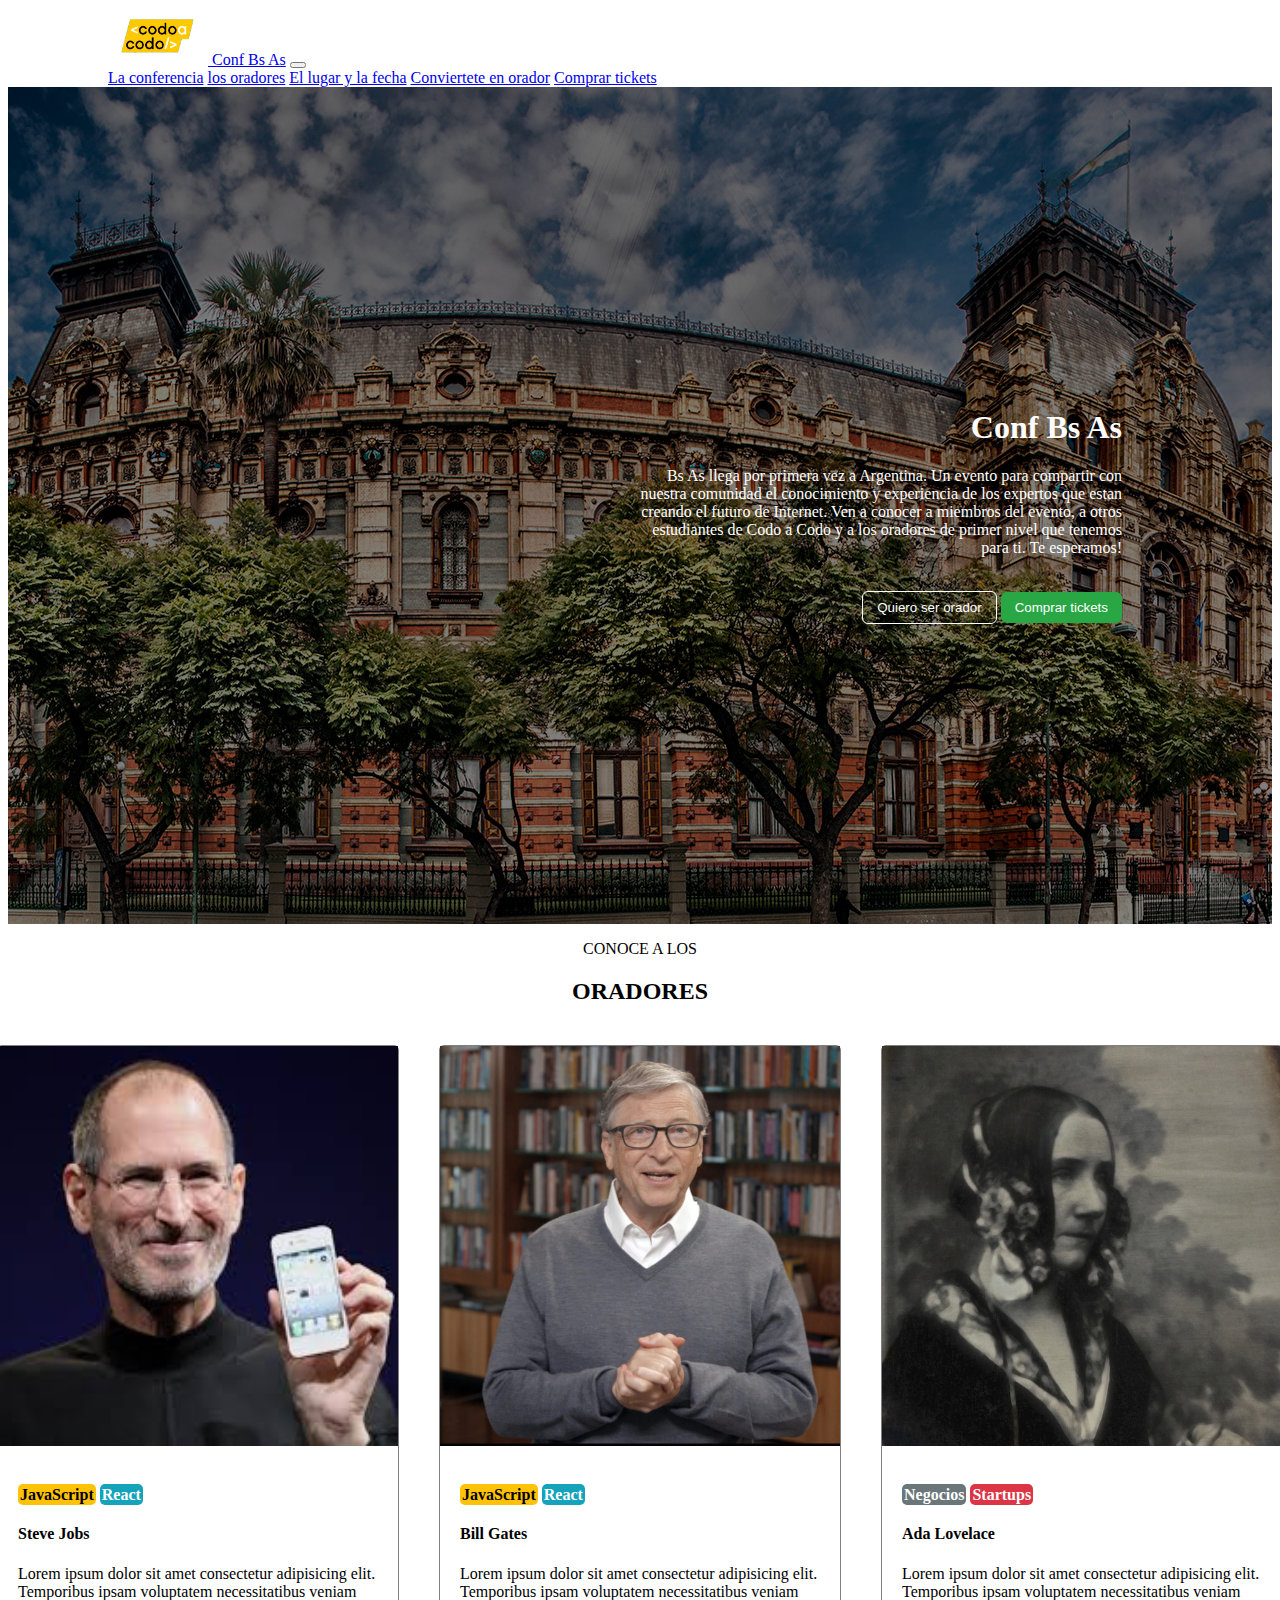
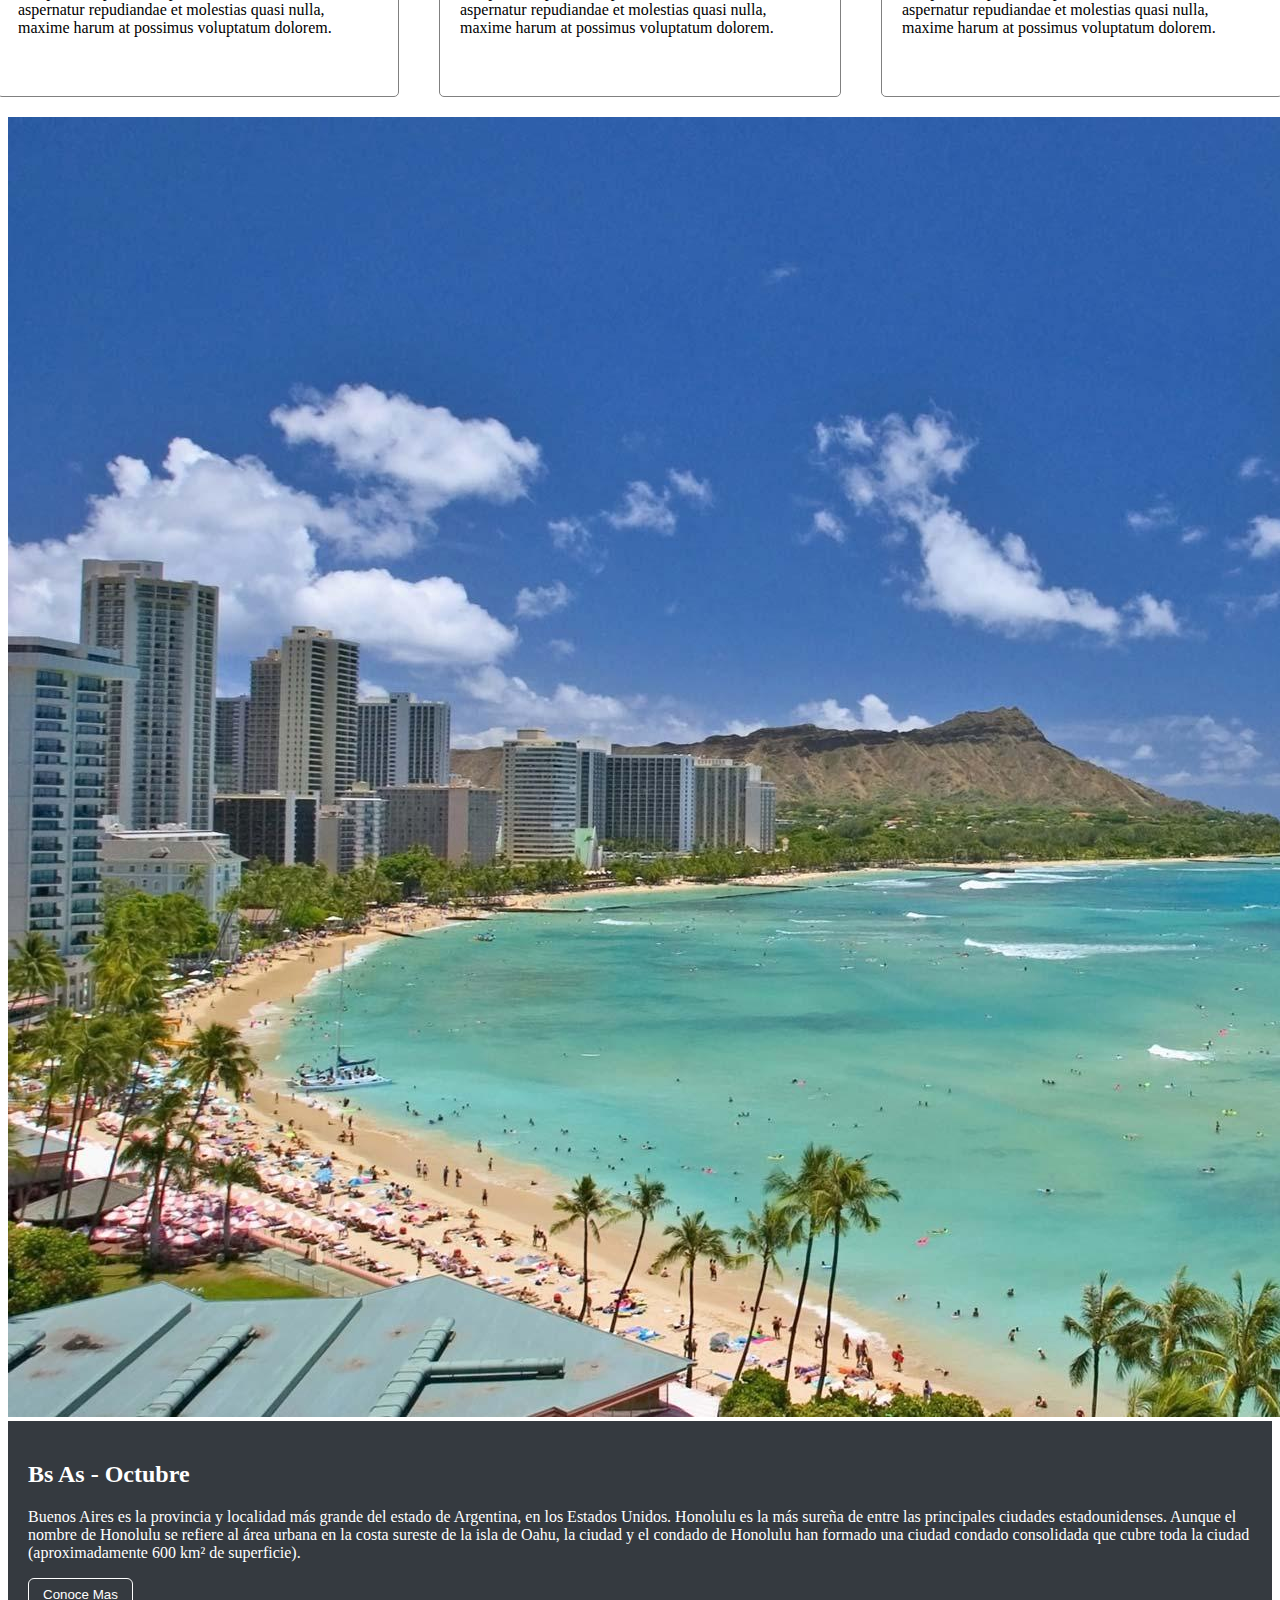
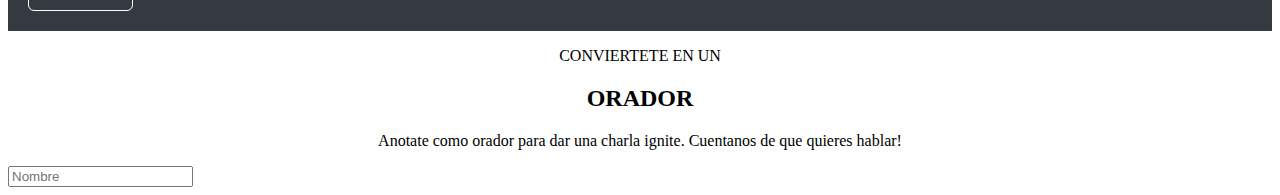
==== index.html @ fdc40946 "primera version" ====
<!DOCTYPE html>
<html lang="en">
<head>
  <meta charset="UTF-8">
  <meta name="viewport" content="width=device-width, initial-scale=1.0">
  <title>Codo a Codo 4.0 - Conferencia Bs As</title>
  <link href="https://cdn.jsdelivr.net/npm/bootstrap@5.1.3/dist/css/bootstrap.min.css" rel="stylesheet" integrity="sha384-1BmE4kWBq78iYhFldvKuhfTAU6auU8tT94WrHftjDbrCEXSU1oBoqyl2QvZ6jIW3" crossorigin="anonymous">
  <link rel="stylesheet" href="./styles/styles.css">
</head>
<body>
  
  <nav class="navbar navbar-expand-lg navbar-dark bg-dark">
    <div class="container-fluid">
      <a class="navbar-brand" href="#"> <img src="./images/codoacodo.png" width="100px" alt=""> Conf Bs As</a>
      <button class="navbar-toggler" type="button" data-bs-toggle="collapse" data-bs-target="#navbarNavAltMarkup" aria-controls="navbarNavAltMarkup" aria-expanded="false" aria-label="Toggle navigation">
        <span class="navbar-toggler-icon"></span>
      </button>
        <div class="navbar-nav ">
          <div class="collapse navbar-collapse" id="navbarNavAltMarkup">
        <div class="navbar-nav">
          <a class="nav-link" href="#">La conferencia</a>
          <a class="nav-link" href="#">los oradores</a>
          <a class="nav-link" href="#">El lugar y la fecha</a>
          <a class="nav-link" href="#">Conviertete en orador</a>
          <a class="nav-link text-success" href="#">Comprar tickets</a>
        </div>
      </div>
    </div>
  </nav>
 
  <main>
    <article class="main-photo">
      <section>
        <h1>Conf Bs As</h1>
        <p>Bs As llega por primera vez a Argentina. Un evento para compartir con nuestra comunidad el conocimiento y experiencia de los expertos que estan creando el futuro de Internet. Ven a conocer a miembros del evento, a otros estudiantes de Codo a Codo y a los oradores de primer nivel que tenemos para ti. Te esperamos!</p>
        <br>  
        <button class="btn-talk">Quiero ser orador</button>
        <Button class="btn-buy-tickets">Comprar tickets</Button>
      </section>
    </article>

    <article>
      <header class="header-cards">
        <p>CONOCE A LOS</p>
        <h2>ORADORES</h2>
      </header>
      <section class="cards">
        <div class="card-individual">
          <div>
            <img src="./images/steve.jpg" width="400px" height="400px" alt="">
          </div>
          <div class="card-text">
            <p><span class="javascript">JavaScript</span> <span class="react">React</span></p>
            <h4>Steve Jobs</h4>
            <p>Lorem ipsum dolor sit amet consectetur adipisicing elit. Temporibus ipsam voluptatem necessitatibus veniam aspernatur repudiandae et molestias quasi nulla, maxime harum at possimus voluptatum dolorem.</p>
          </div>
        </div>
        <div class="card-individual">
          <div>
            <img src="./images/bill.jpg" width="400px" alt="">
          </div>
          <div class="card-text">
            <p><span class="javascript">JavaScript</span> <span class="react">React</span></p>
            <h4>Bill Gates</h4>
            <p>Lorem ipsum dolor sit amet consectetur adipisicing elit. Temporibus ipsam voluptatem necessitatibus veniam aspernatur repudiandae et molestias quasi nulla, maxime harum at possimus voluptatum dolorem.</p>
          </div>
        </div>
        <div class="card-individual">
          <div>
            <img src="./images/ada.jpeg" width="400px" alt="">
          </div>
          <div class="card-text">
            <p> <span class="business">Negocios</span> <span class="startups">Startups</span> </p>
            <h4>Ada Lovelace</h4>
            <p>Lorem ipsum dolor sit amet consectetur adipisicing elit. Temporibus ipsam voluptatem necessitatibus veniam aspernatur repudiandae et molestias quasi nulla, maxime harum at possimus voluptatum dolorem.</p>
          </div>
        </div>
      </section>
    </article>

    <article class="container-fluid">
      <section class="row">
      <div class="col-6 photo-bsas-honolulu">
        <img src="./images/honolulu.jpg" class="w-100" alt="">
      </div>
      <div class="col-6 text-bsas-honolulu">
        <h2>Bs As - Octubre</h2>
        <p>Buenos Aires es la provincia y localidad más grande del estado de Argentina, en los Estados Unidos. Honolulu es la más sureña de entre las principales ciudades estadounidenses. Aunque el nombre de Honolulu se refiere al área urbana en la costa sureste de la isla de Oahu, la ciudad y el condado de Honolulu han formado una ciudad condado consolidada que cubre toda la ciudad (aproximadamente 600 km² de superficie).</p>
        <button class="btn-talk">Conoce Mas</button>
      </div>
      </section>
    </article>
    
    <article>
      <header class="form-header">
        <p>CONVIERTETE EN UN</p>
        <h2>ORADOR</h2>
        <p>Anotate como orador para dar una <span class="underline-dot">charla ignite</span>. Cuentanos de que quieres hablar!</p>
      </header>
      <section class="form-body">
        <form action="">
          <input type="text" name="name" id="name" placeholder="Nombre">
        </form>
      </section>
    </article>

  </main>

  

  <!-- js  -->
  <script src="https://cdn.jsdelivr.net/npm/bootstrap@5.1.3/dist/js/bootstrap.bundle.min.js" integrity="sha384-ka7Sk0Gln4gmtz2MlQnikT1wXgYsOg+OMhuP+IlRH9sENBO0LRn5q+8nbTov4+1p" crossorigin="anonymous"></script>
</body>
</html>
---- styles/styles.css ----
.navbar {
  padding: 0 100px;
}

.main-photo {
  text-align: right;
  color: white;
  padding: 300px 150px 300px 50%;
  background-image: linear-gradient(rgba(0, 0, 0, 0.5), rgba(0, 0, 0, 0.5)),
  url("../images/ba1.jpg");
}

.btn-talk {
  background-color: transparent;
  border: thin solid white;
}

.btn-buy-tickets {
  background-color: #29a744;
  border: none;
}

.header-cards {
  text-align: center;
}

.cards {
  display: flex;
  justify-content: center;
}

.cards span {
  font-weight: bold;
  padding: 2px;
  border-radius: 5px;
}

.card-individual {
  width: 400px;
  height: 650px;
  margin: 20px;
  border: 1px solid gray;
  border-radius: 5px;
}

.card-text {
  padding: 20px;
}

.javascript {
  background-color: #ffc207;
}

.react{
  background-color: #15a3bb;
  color: white;
}

.business {
  background-color: #6b767a;
  color: white;
}

.startups {
  background-color: #dc3546;
  color: white;
}

.photo-bsas-honolulu {
  padding: 0;
}

.text-bsas-honolulu {
  background-color: #353a40;
  color: white;
  padding: 20px;
}

.underline-dot {
  text-decoration: dotted;
}

.form-header {
  text-align: center;
}

.form-body {
  margin: auto;
}

main button {
  padding: 8px 14px;
  border-radius: 6px;
  color: white;
}
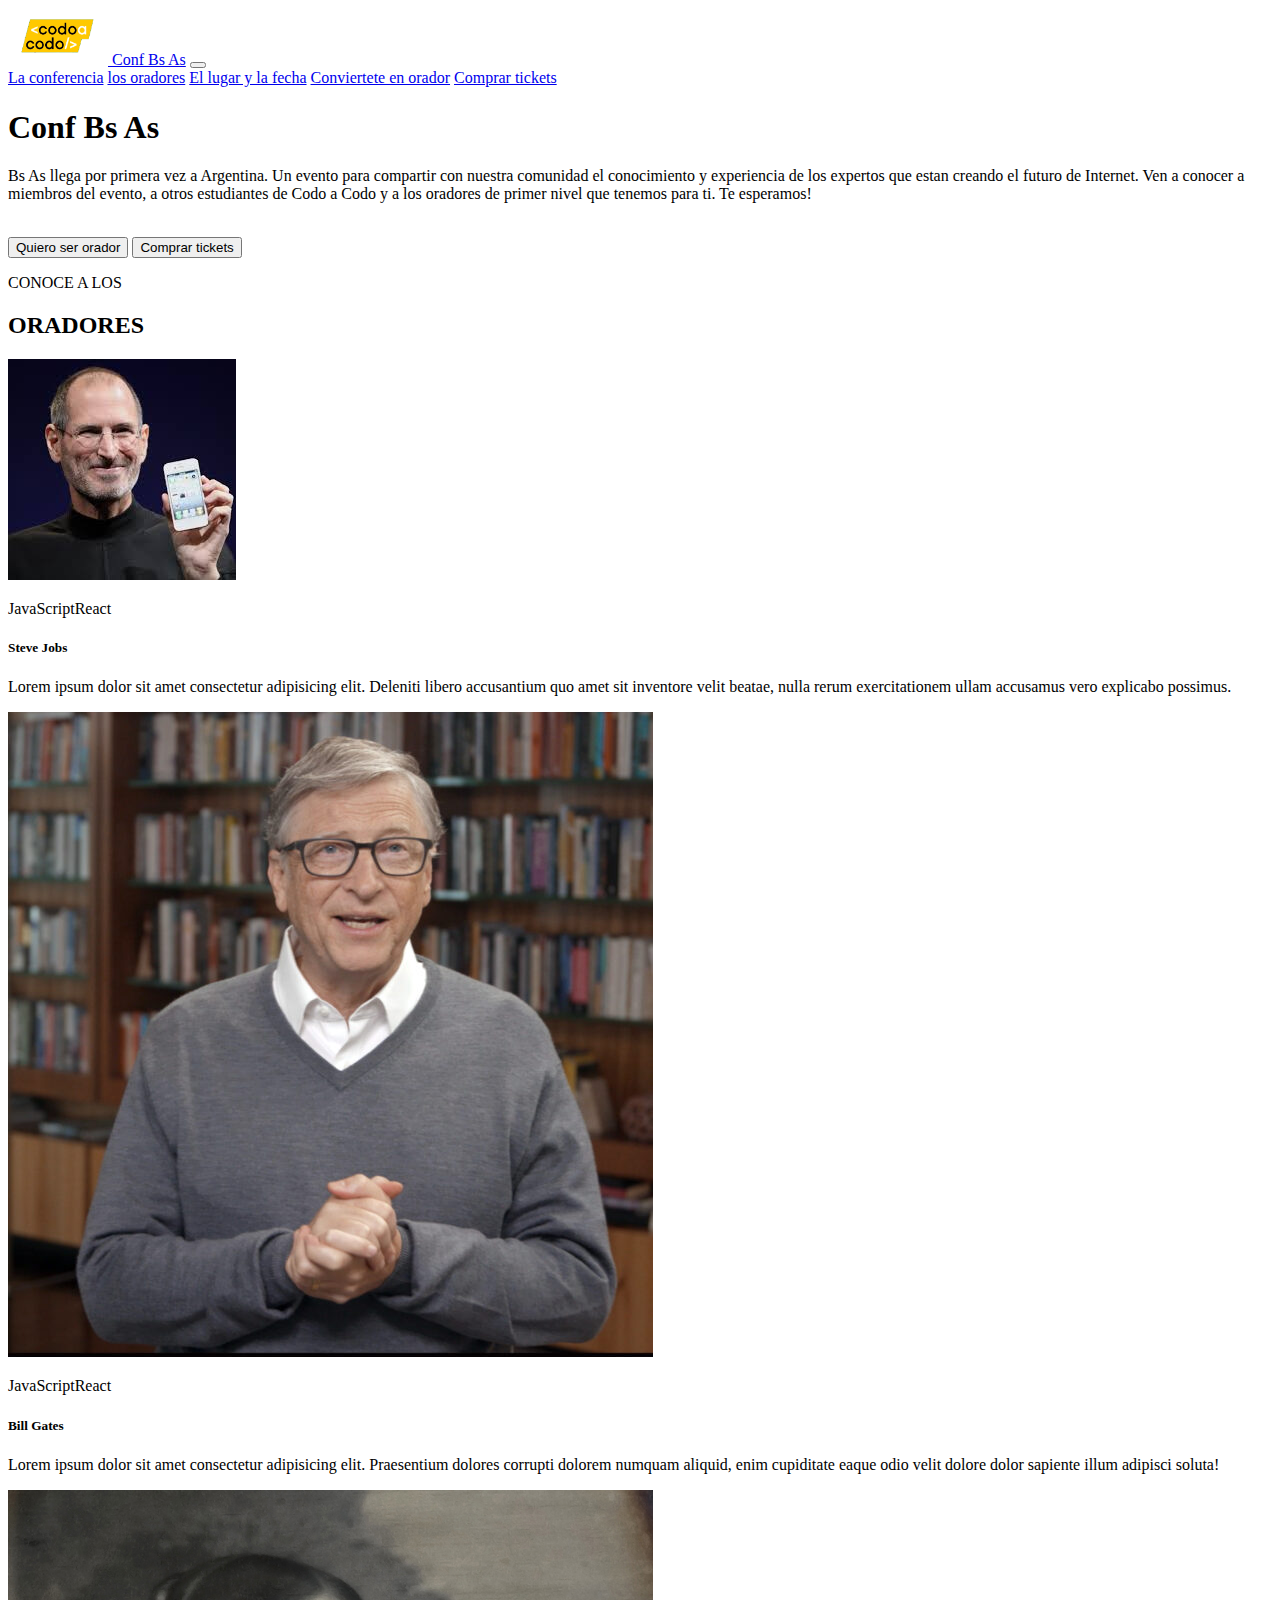
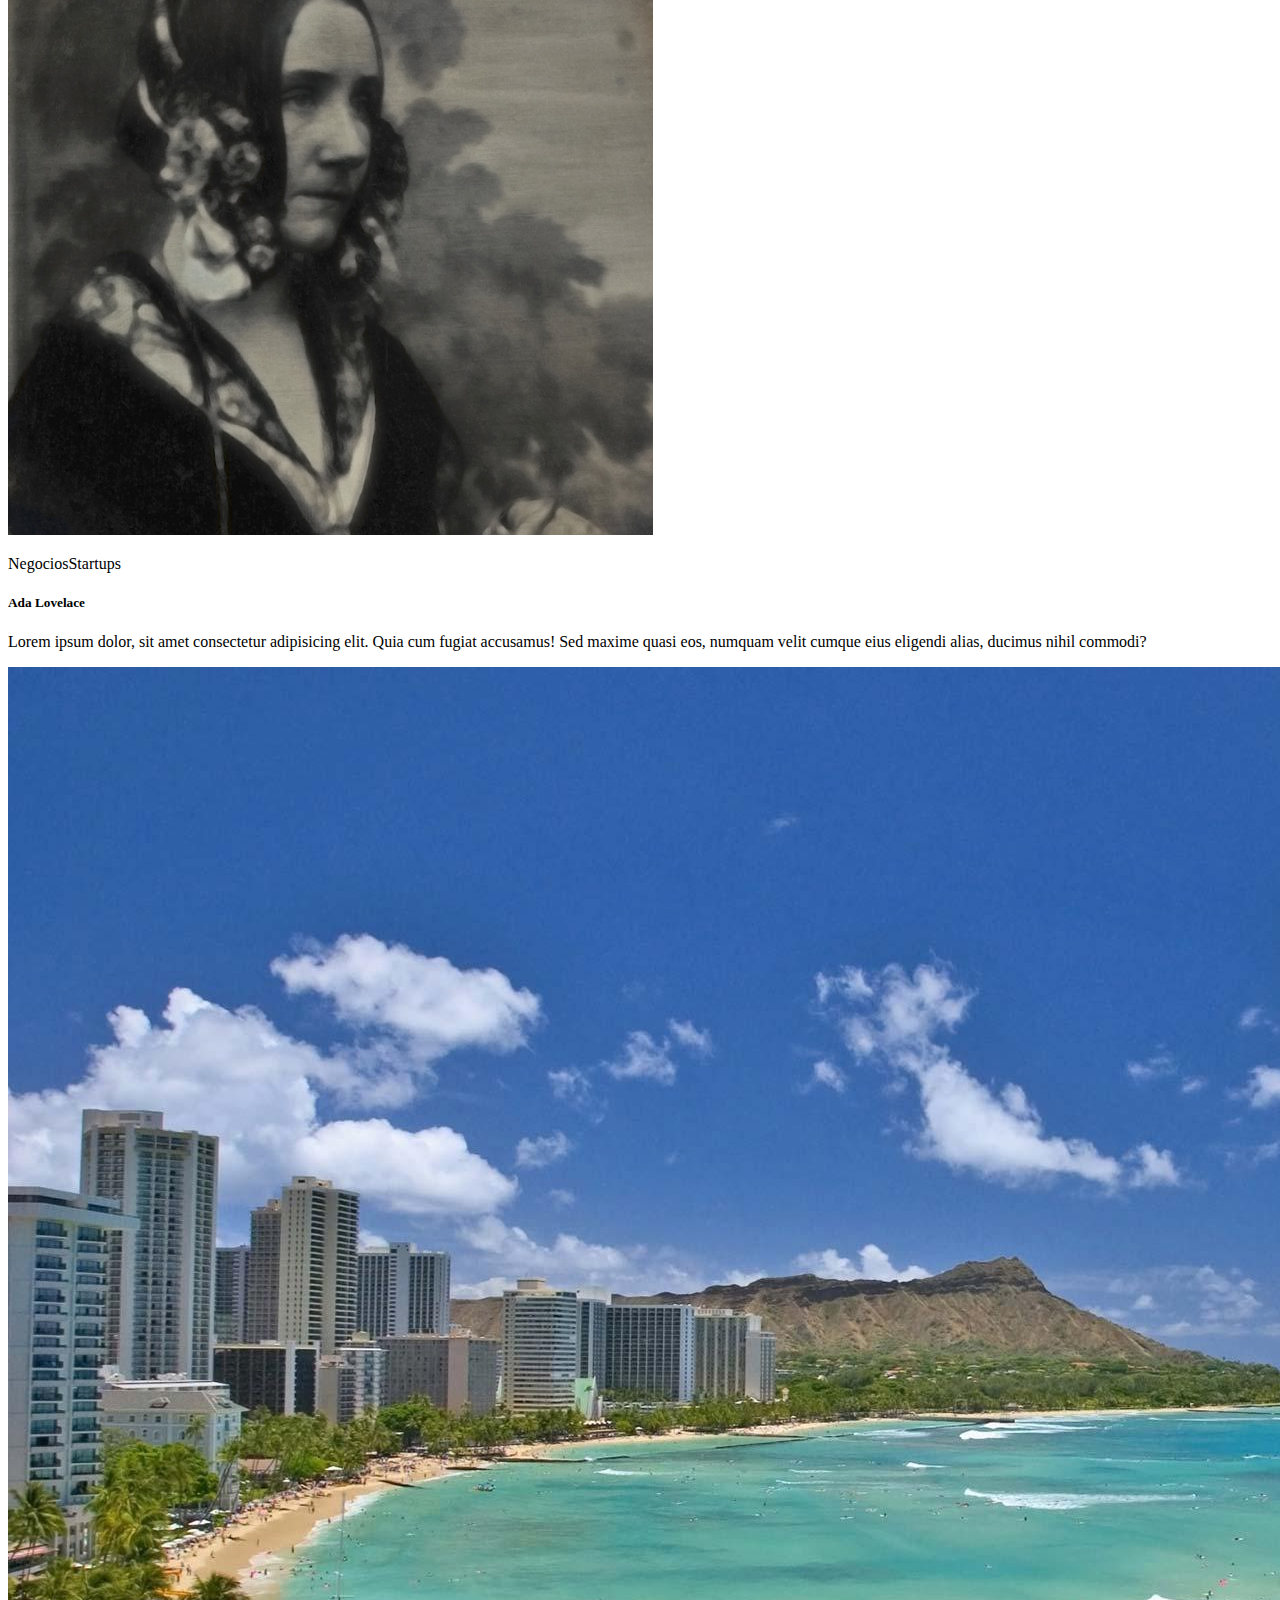
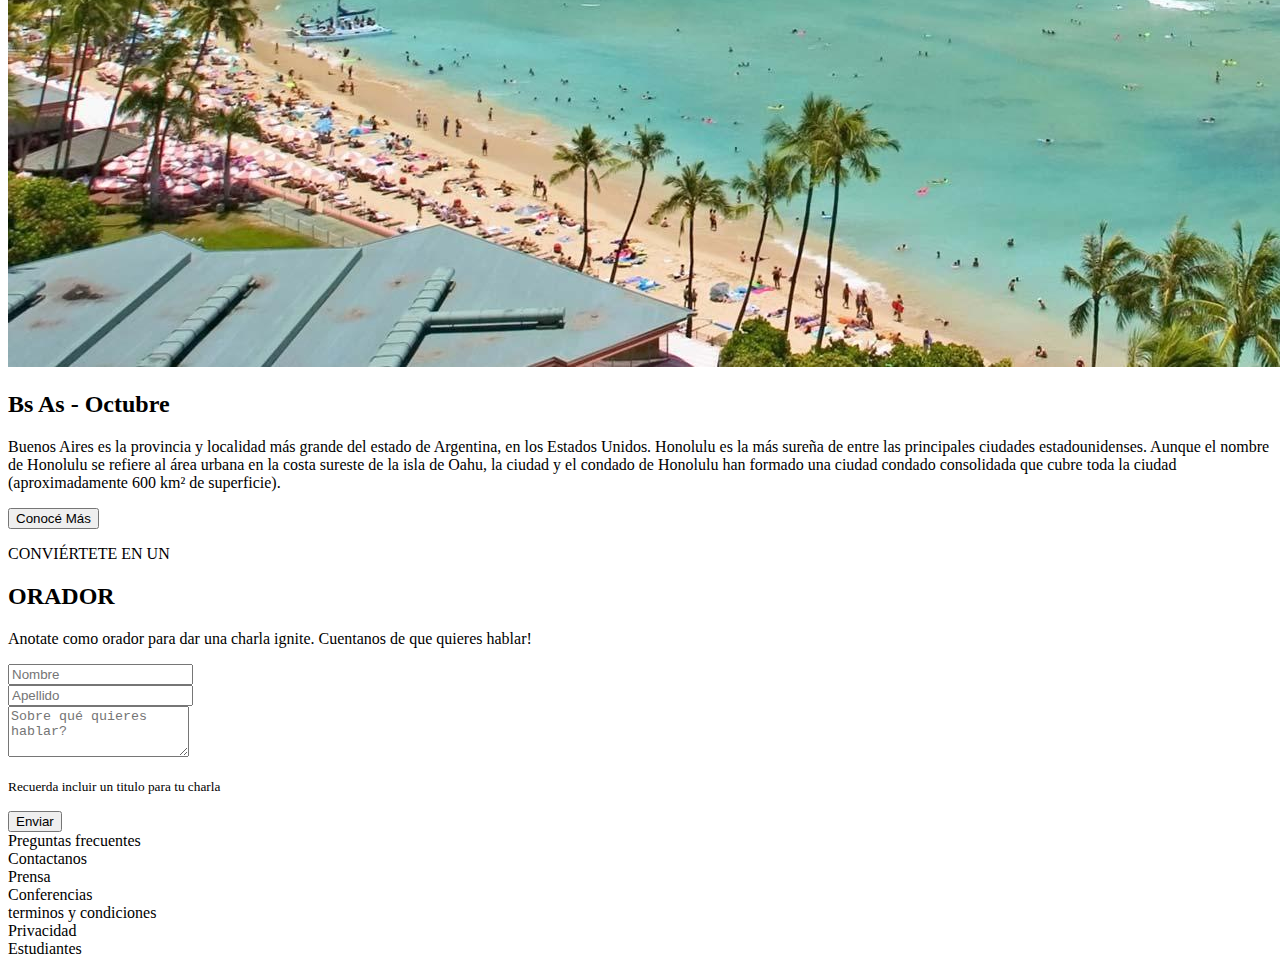
==== commit fc6f4d54: "se borraron archivos erroneos" ====
--- a/index.html
+++ b/index.html
@@ -5,11 +5,10 @@
   <meta name="viewport" content="width=device-width, initial-scale=1.0">
   <title>Codo a Codo 4.0 - Conferencia Bs As</title>
   <link href="https://cdn.jsdelivr.net/npm/bootstrap@5.1.3/dist/css/bootstrap.min.css" rel="stylesheet" integrity="sha384-1BmE4kWBq78iYhFldvKuhfTAU6auU8tT94WrHftjDbrCEXSU1oBoqyl2QvZ6jIW3" crossorigin="anonymous">
-  <link rel="stylesheet" href="./styles/styles.css">
+  <link rel="stylesheet" href="./styles/styles2.css">
 </head>
 <body>
-  
-  <nav class="navbar navbar-expand-lg navbar-dark bg-dark">
+  <nav class="navbar navbar-expand-md navbar-dark bg-dark px-xl-5 fs-5">
     <div class="container-fluid">
       <a class="navbar-brand" href="#"> <img src="./images/codoacodo.png" width="100px" alt=""> Conf Bs As</a>
       <button class="navbar-toggler" type="button" data-bs-toggle="collapse" data-bs-target="#navbarNavAltMarkup" aria-controls="navbarNavAltMarkup" aria-expanded="false" aria-label="Toggle navigation">
@@ -27,88 +26,105 @@
       </div>
     </div>
   </nav>
- 
   <main>
-    <article class="main-photo">
-      <section>
-        <h1>Conf Bs As</h1>
-        <p>Bs As llega por primera vez a Argentina. Un evento para compartir con nuestra comunidad el conocimiento y experiencia de los expertos que estan creando el futuro de Internet. Ven a conocer a miembros del evento, a otros estudiantes de Codo a Codo y a los oradores de primer nivel que tenemos para ti. Te esperamos!</p>
-        <br>  
-        <button class="btn-talk">Quiero ser orador</button>
-        <Button class="btn-buy-tickets">Comprar tickets</Button>
+    <article class="container-fluid main-photo text-end text-white py-5 px-3 vh-100">
+      <div class="row align-items-center h-100 me-xl-5">
+        <section class="col-12 col-lg-6 offset-lg-6">
+          <h1>Conf Bs As</h1>
+          <p>Bs As llega por primera vez a Argentina. Un evento para compartir con nuestra comunidad el conocimiento y experiencia de los expertos que estan creando el futuro de Internet. Ven a conocer a miembros del evento, a otros estudiantes de Codo a Codo y a los oradores de primer nivel que tenemos para ti. Te esperamos!</p>
+          <br>  
+          <button class="border border-white rounded bg-transparent text-white p-1">Quiero ser orador</button>
+          <button class="border-0 rounded bg-success text-white p-1">Comprar tickets</button>
+        </section>
+      </div>
+    </article>    
+    <article class="container-fluid">
+      <section class="row">
+        <article class="col-12 text-center">
+          <p>CONOCE A LOS</p>
+          <h2>ORADORES</h2>
+        </article>
+      </section>
+      <section class="row py-4">
+          <div class="card col-12 col-md-3 offset-md-1 col-lg-3">
+            <img src="./images/steve.jpg" class="card-img-top" alt="Foto de Steve">
+            <div class="card-body">
+              <p><span class="badge rounded-pill bg-warning text-dark me-1">JavaScript</span><span class="badge rounded-pill bg-info text-white">React</span></p>
+              <h5 class="card-title">Steve Jobs</h5>
+              <p class="card-text">Lorem ipsum dolor sit amet consectetur adipisicing elit. Deleniti libero accusantium quo amet sit inventore velit beatae, nulla rerum exercitationem ullam accusamus vero explicabo possimus.</p>
+            </div>
+          </div>
+          <div class="card col-12 col-md-3 mx-md-5 col-lg-3">
+            <img src="./images/bill.jpg" class="card-img-top" alt="Foto de Bill">
+            <div class="card-body">
+              <p><span class="badge rounded-pill bg-warning text-dark me-1">JavaScript</span><span class="badge rounded-pill bg-info text-white">React</span></p>
+              <h5 class="card-title">Bill Gates</h5>
+              <p class="card-text">Lorem ipsum dolor sit amet consectetur adipisicing elit. Praesentium dolores corrupti dolorem numquam aliquid, enim cupiditate eaque odio velit dolore dolor sapiente illum adipisci soluta!</p>
+            </div>
+          </div>
+          <div class="card col-12 col-md-3 col-lg-3">
+            <img src="./images/ada.jpeg" class="card-img-top" alt="foto de Ada">
+            <div class="card-body">
+              <p><span class="badge rounded-pill bg-secondary me-1">Negocios</span><span class="badge rounded-pill bg-danger">Startups</span></p>
+              <h5 class="card-title">Ada Lovelace</h5>
+              <p class="card-text ">Lorem ipsum dolor, sit amet consectetur adipisicing elit. Quia cum fugiat accusamus! Sed maxime quasi eos, numquam velit cumque eius eligendi alias, ducimus nihil commodi?</p>
+            </div>
+          </div>
       </section>
     </article>
-
-    <article>
-      <header class="header-cards">
-        <p>CONOCE A LOS</p>
-        <h2>ORADORES</h2>
-      </header>
-      <section class="cards">
-        <div class="card-individual">
-          <div>
-            <img src="./images/steve.jpg" width="400px" height="400px" alt="">
-          </div>
-          <div class="card-text">
-            <p><span class="javascript">JavaScript</span> <span class="react">React</span></p>
-            <h4>Steve Jobs</h4>
-            <p>Lorem ipsum dolor sit amet consectetur adipisicing elit. Temporibus ipsam voluptatem necessitatibus veniam aspernatur repudiandae et molestias quasi nulla, maxime harum at possimus voluptatum dolorem.</p>
-          </div>
+    <article class="container-fluid">
+      <section class="row">
+        <div class="col-12 col-lg-6 p-0">
+          <img src="./images/honolulu.jpg" alt="foto de honolulu" class="w-100">
         </div>
-        <div class="card-individual">
-          <div>
-            <img src="./images/bill.jpg" width="400px" alt="">
-          </div>
-          <div class="card-text">
-            <p><span class="javascript">JavaScript</span> <span class="react">React</span></p>
-            <h4>Bill Gates</h4>
-            <p>Lorem ipsum dolor sit amet consectetur adipisicing elit. Temporibus ipsam voluptatem necessitatibus veniam aspernatur repudiandae et molestias quasi nulla, maxime harum at possimus voluptatum dolorem.</p>
-          </div>
-        </div>
-        <div class="card-individual">
-          <div>
-            <img src="./images/ada.jpeg" width="400px" alt="">
-          </div>
-          <div class="card-text">
-            <p> <span class="business">Negocios</span> <span class="startups">Startups</span> </p>
-            <h4>Ada Lovelace</h4>
-            <p>Lorem ipsum dolor sit amet consectetur adipisicing elit. Temporibus ipsam voluptatem necessitatibus veniam aspernatur repudiandae et molestias quasi nulla, maxime harum at possimus voluptatum dolorem.</p>
-          </div>
+        <div class="col-12 col-lg-6 text-white bg-dark p-3">
+          <h2>Bs As - Octubre</h2>
+          <p>Buenos Aires es la provincia y localidad más grande del estado de Argentina, en los Estados Unidos. Honolulu es la más sureña de entre las principales ciudades estadounidenses. Aunque el nombre de Honolulu se refiere al área urbana en la costa sureste de la isla de Oahu, la ciudad y el condado de Honolulu han formado una ciudad condado consolidada que cubre toda la ciudad (aproximadamente 600 km² de superficie).</p>
+          <button class="border-light rounded bg-transparent text-white-50">Conoc&#233; M&#225;s</button>
         </div>
       </section>
     </article>
-
-    <article class="container-fluid">
-      <section class="row">
-      <div class="col-6 photo-bsas-honolulu">
-        <img src="./images/honolulu.jpg" class="w-100" alt="">
-      </div>
-      <div class="col-6 text-bsas-honolulu">
-        <h2>Bs As - Octubre</h2>
-        <p>Buenos Aires es la provincia y localidad más grande del estado de Argentina, en los Estados Unidos. Honolulu es la más sureña de entre las principales ciudades estadounidenses. Aunque el nombre de Honolulu se refiere al área urbana en la costa sureste de la isla de Oahu, la ciudad y el condado de Honolulu han formado una ciudad condado consolidada que cubre toda la ciudad (aproximadamente 600 km² de superficie).</p>
-        <button class="btn-talk">Conoce Mas</button>
-      </div>
+    <article class="container py-3">
+      <header class="row">
+        <section class="text-center">
+          <p>CONVI&#201;RTETE EN UN</p>
+          <h2>ORADOR</h2>
+          <p>Anotate como orador para dar una <span class="underline-dot">charla ignite</span>. Cuentanos de que quieres hablar!</p> 
+        </section>
+      </header>
+      <section class="row col-12 col-lg-6 mx-auto">
+        <div class="mb-3 col-lg-6">
+          <input type="text" class="form-control" id="name" placeholder="Nombre">
+        </div>
+        <div class="mb-3 col-lg-6">
+          <input type="text" class="form-control" id="last-name" placeholder="Apellido">
+        </div>
+        <div class="mb-3">
+          <textarea class="form-control" id="talk" rows="3" placeholder="Sobre qu&#233; quieres hablar?"></textarea>
+          <p><small>Recuerda incluir un titulo para tu charla</small></p>
+        </div>
+        <div>
+          <button class="w-100 bg-success text-white rounded border-0 py-2">Enviar</button>
+        </div>
       </section>
     </article>
-    
-    <article>
-      <header class="form-header">
-        <p>CONVIERTETE EN UN</p>
-        <h2>ORADOR</h2>
-        <p>Anotate como orador para dar una <span class="underline-dot">charla ignite</span>. Cuentanos de que quieres hablar!</p>
-      </header>
-      <section class="form-body">
-        <form action="">
-          <input type="text" name="name" id="name" placeholder="Nombre">
-        </form>
-      </section>
-    </article>
+  </main>
+  <footer class="container-fluid bg-dark bg-opacity-75 py-3">
+    <section class="row text-white p-3 mx-lg-0 justify-content-evenly align-items-center">
+      <div class="col-6 col-md-4 col-lg-3 col-xl-1">Preguntas frecuentes</div>
+      <div class="col-6 col-md-4 col-lg-3 col-xl-1">Contactanos</div>
+      <div class="col-6 col-md-4 col-lg-3 col-xl-1">Prensa</div>
+      <div class="col-6 col-md-4 col-lg-3 col-xl-1">Conferencias</div>
+      <div class="col-6 col-md-4 col-lg-3 col-xl-1">terminos y condiciones</div>
+      <div class="col-6 col-md-4 col-lg-3 col-xl-1">Privacidad</div>
+      <div class="col-12 col-md-12 col-lg-3 col-xl-1">Estudiantes</div>
+    </section>
+  </footer>
 
-  </main>
 
-  
 
-  <!-- js  -->
+
+   <!-- js  -->
   <script src="https://cdn.jsdelivr.net/npm/bootstrap@5.1.3/dist/js/bootstrap.bundle.min.js" integrity="sha384-ka7Sk0Gln4gmtz2MlQnikT1wXgYsOg+OMhuP+IlRH9sENBO0LRn5q+8nbTov4+1p" crossorigin="anonymous"></script>
 </body>
 </html>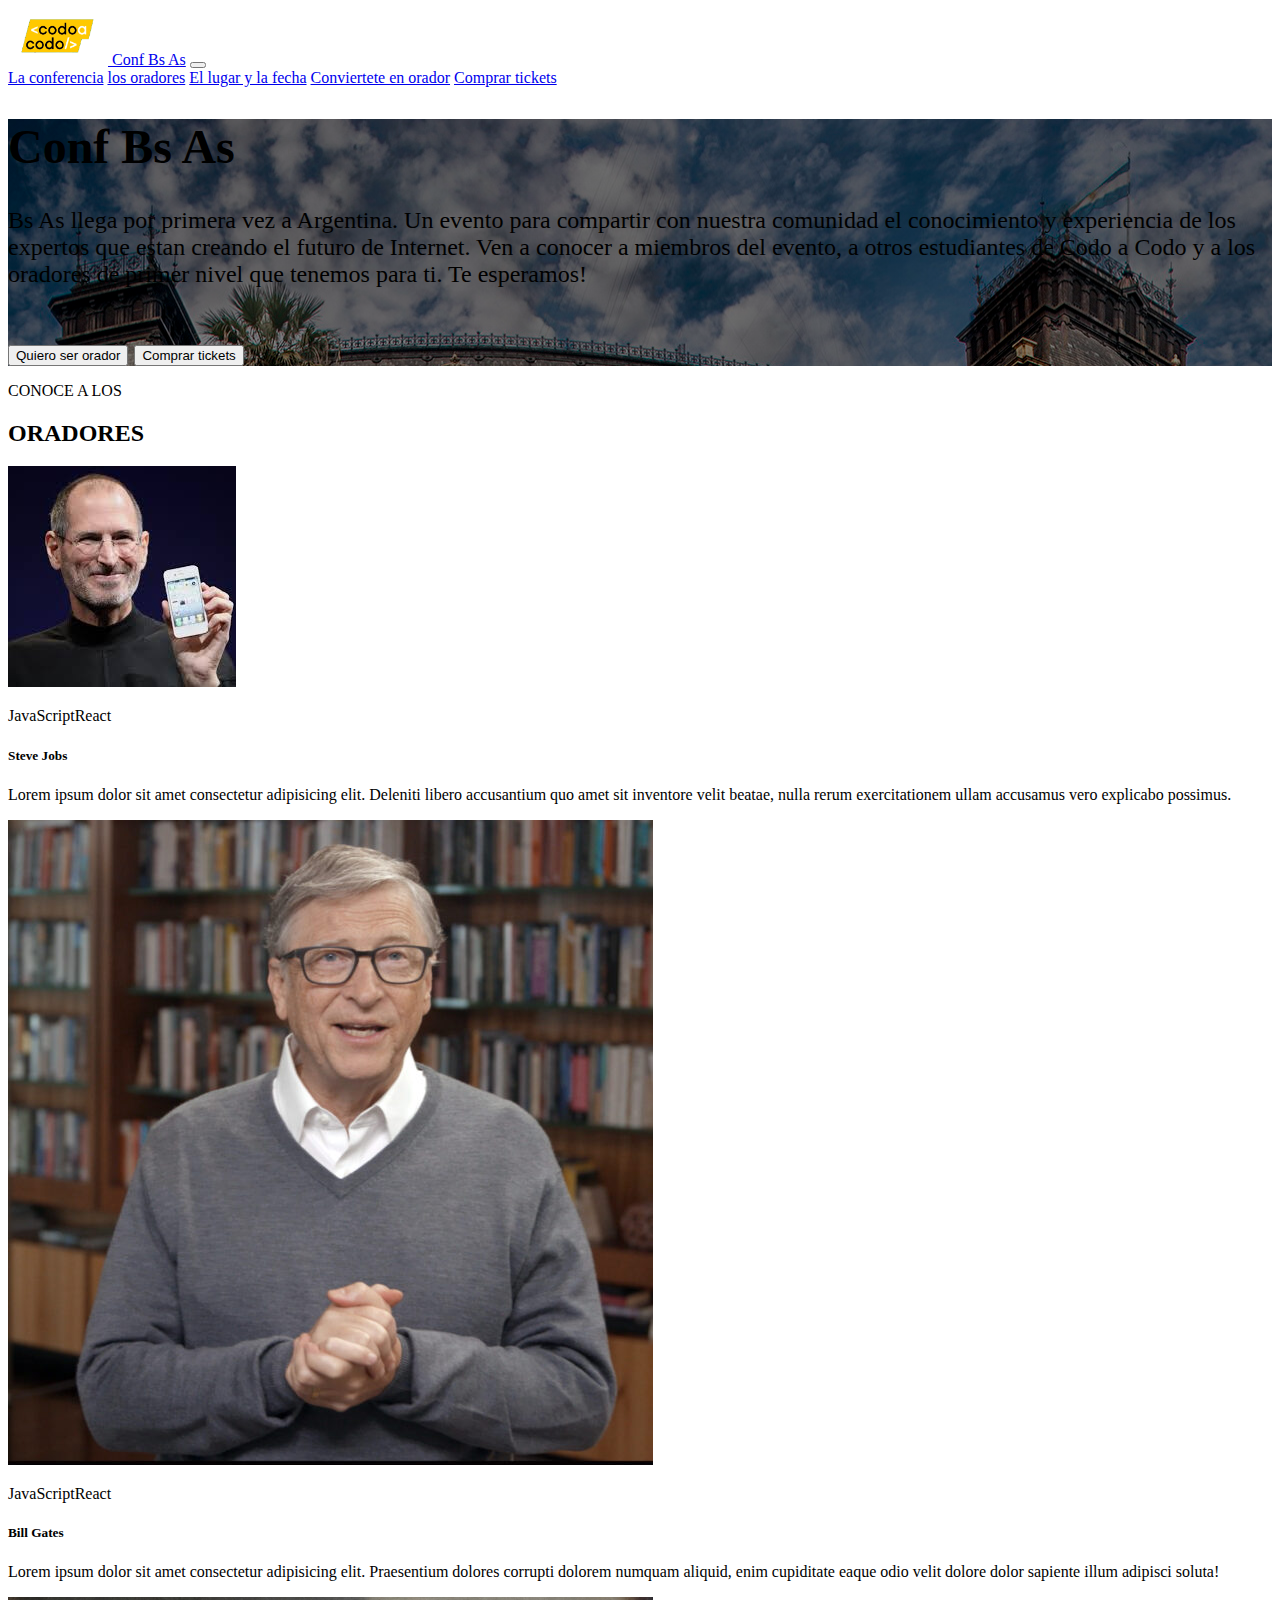
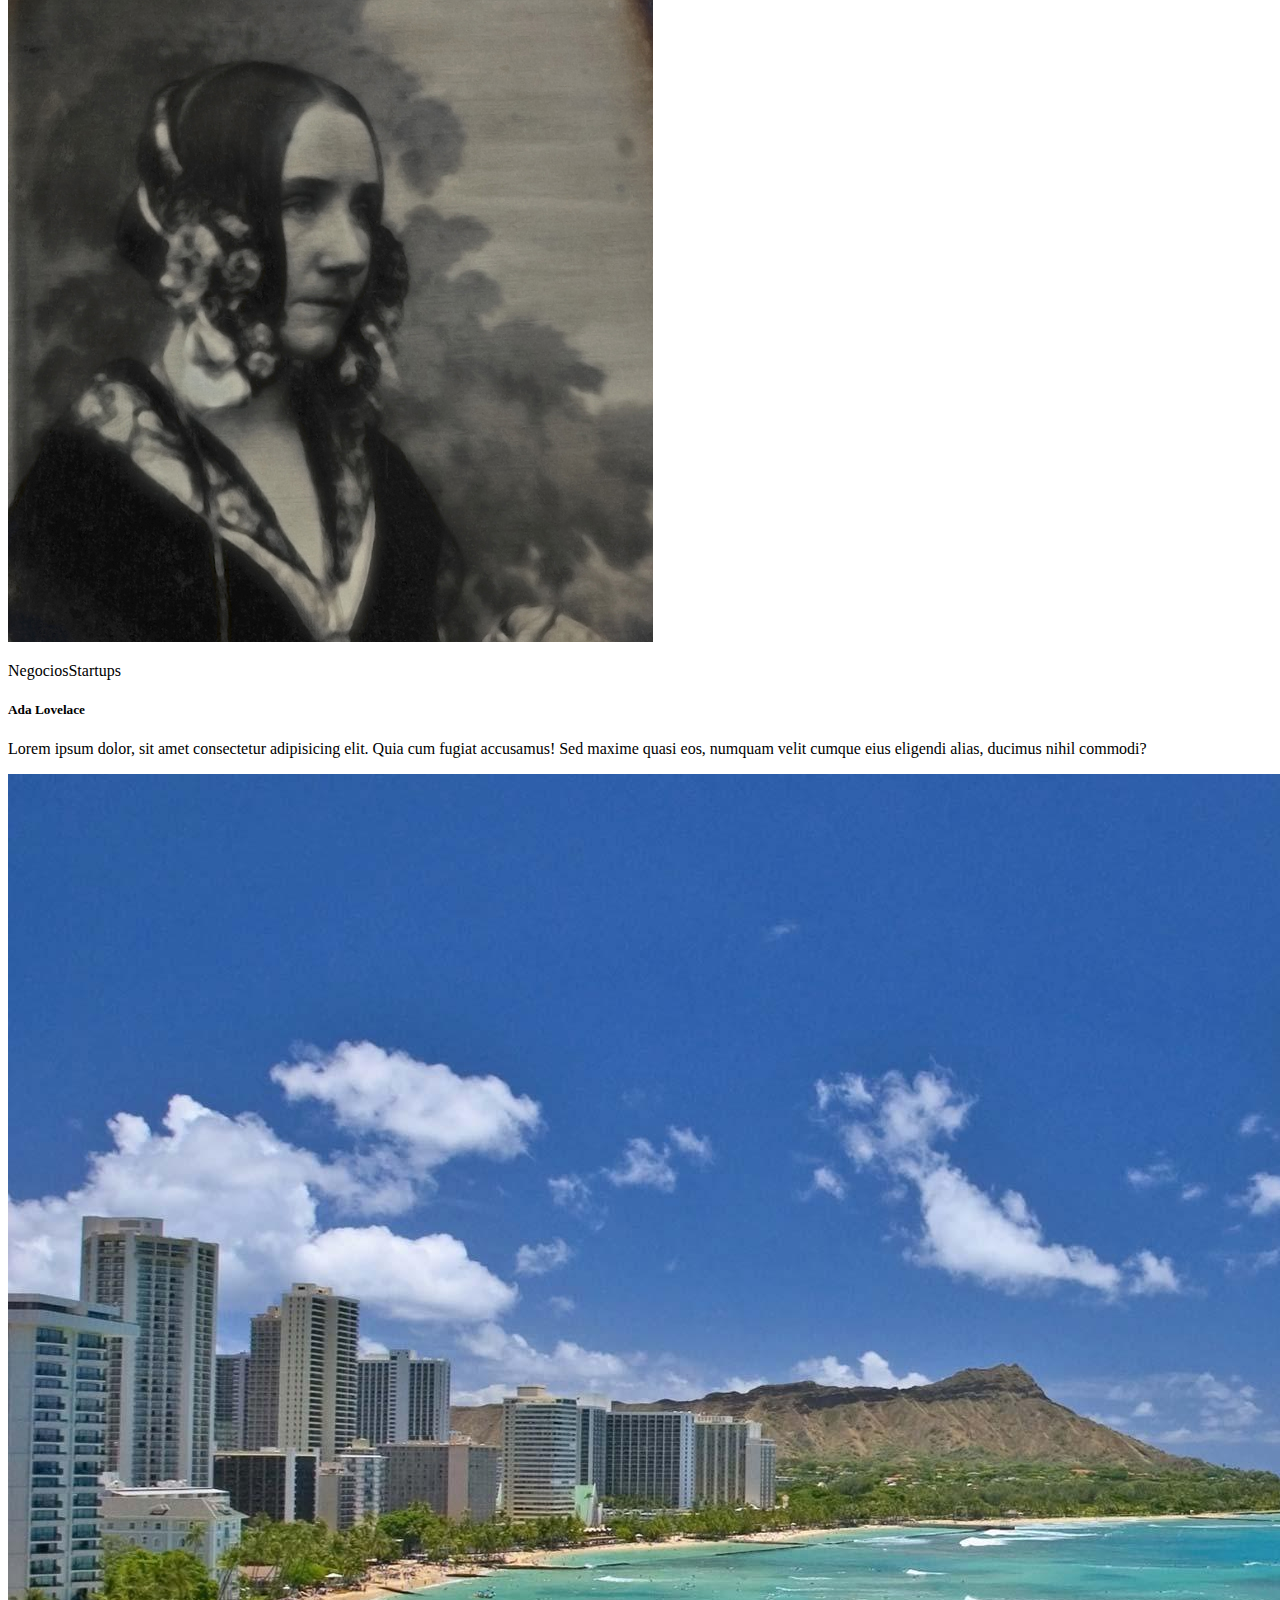
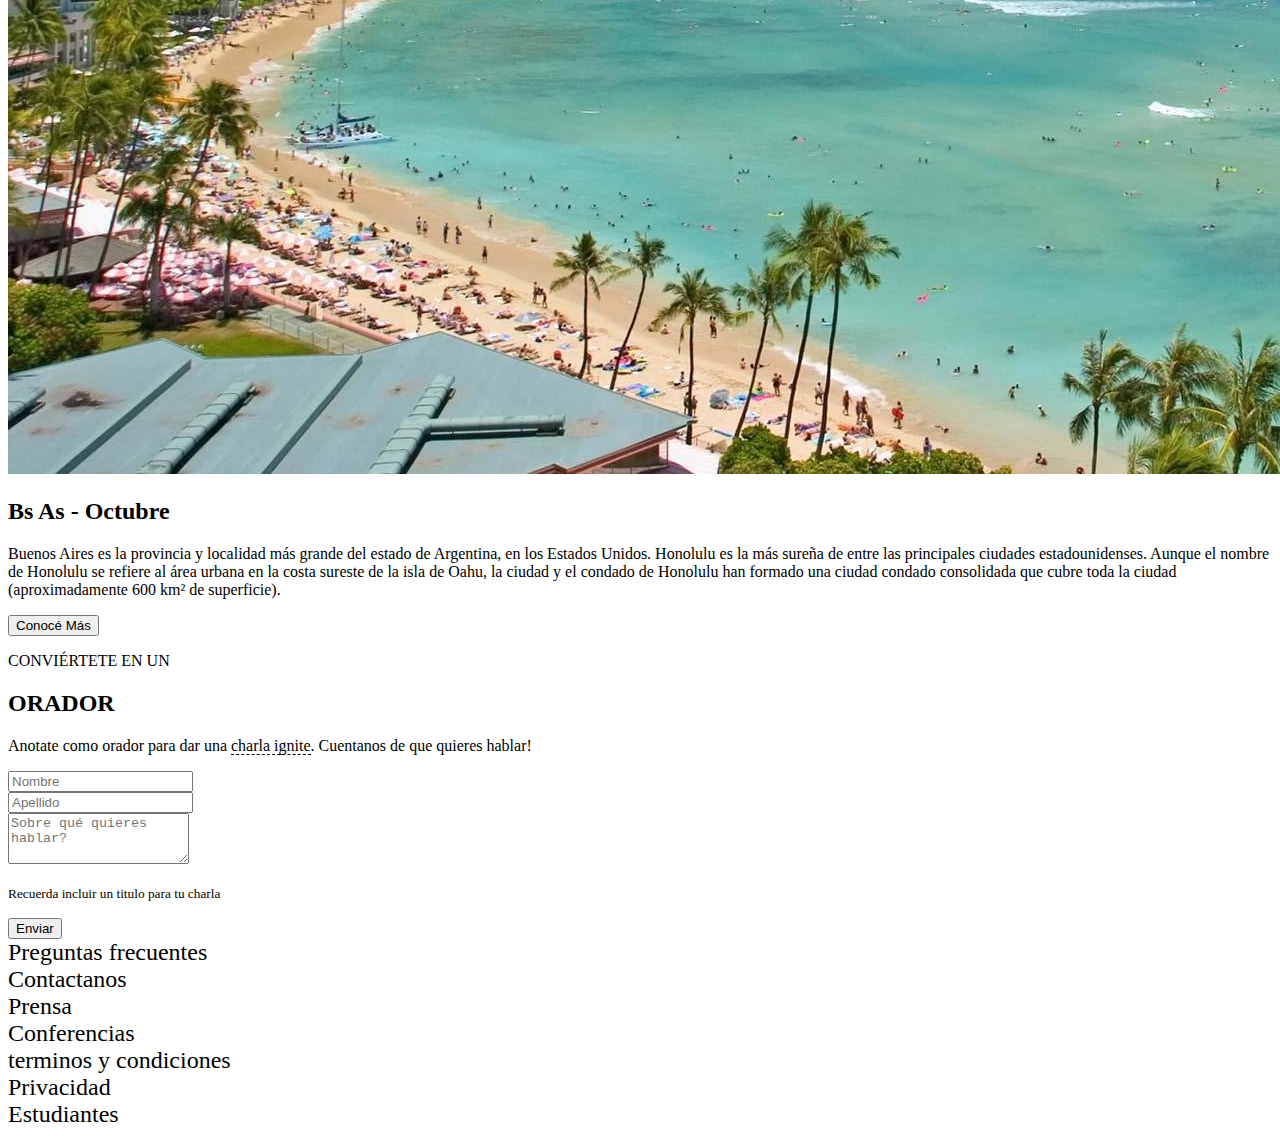
==== commit 08aee93d: "arreglando styles.css" ====
--- a/index.html
+++ b/index.html
@@ -5,7 +5,7 @@
   <meta name="viewport" content="width=device-width, initial-scale=1.0">
   <title>Codo a Codo 4.0 - Conferencia Bs As</title>
   <link href="https://cdn.jsdelivr.net/npm/bootstrap@5.1.3/dist/css/bootstrap.min.css" rel="stylesheet" integrity="sha384-1BmE4kWBq78iYhFldvKuhfTAU6auU8tT94WrHftjDbrCEXSU1oBoqyl2QvZ6jIW3" crossorigin="anonymous">
-  <link rel="stylesheet" href="./styles/styles2.css">
+  <link rel="stylesheet" href="./styles/styles.css">
 </head>
 <body>
   <nav class="navbar navbar-expand-md navbar-dark bg-dark px-xl-5 fs-5">
--- a/styles/styles.css
+++ b/styles/styles.css
@@ -0,0 +1,19 @@
+.main-photo {
+  background-image: linear-gradient(rgba(0, 0, 0, 0.5), rgba(0, 0, 0, 0.5)),
+  url("../images/ba1.jpg");
+  background-repeat: no-repeat;
+}
+
+.underline-dot {
+  border-bottom: thin dashed black;
+}
+
+@media screen and (min-width: 1200px) {
+  .main-photo {
+  font-size: 1.5rem;
+  }
+  
+  footer {
+    font-size: 1.5rem;
+  }
+}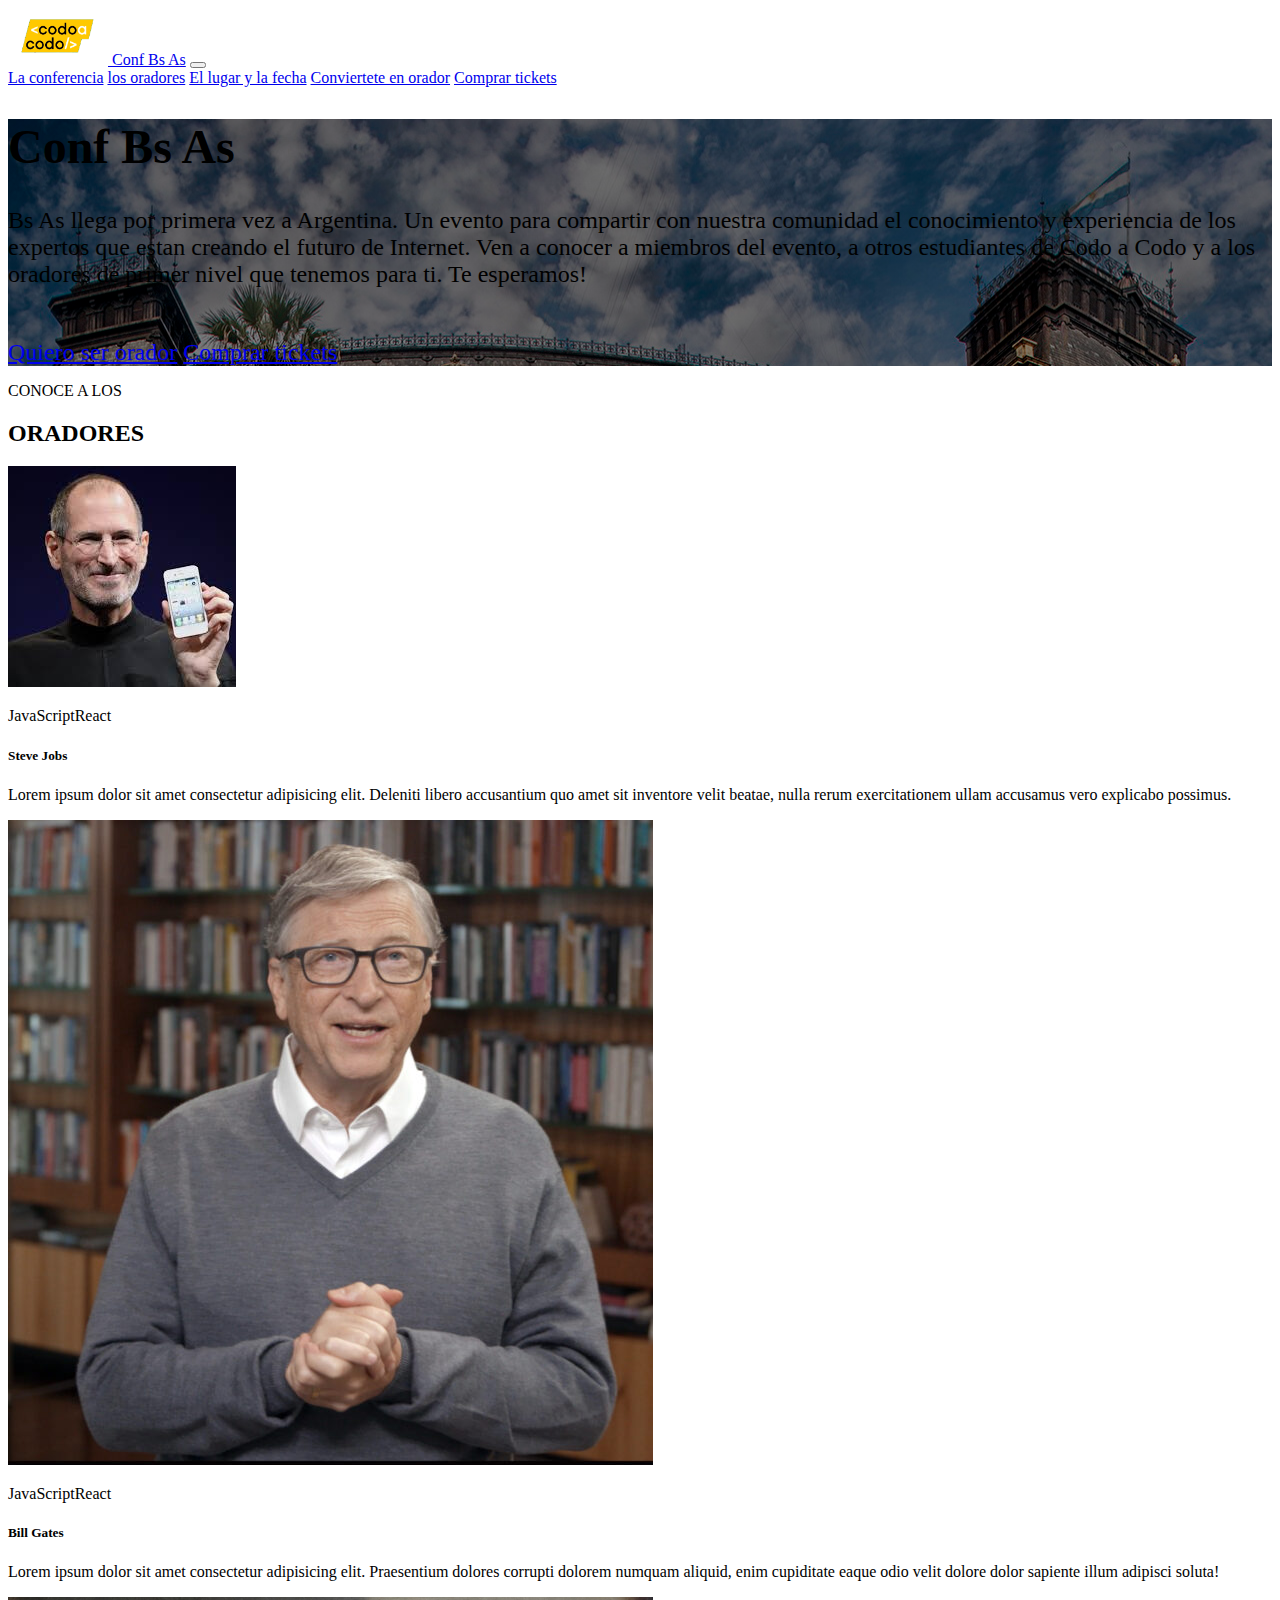
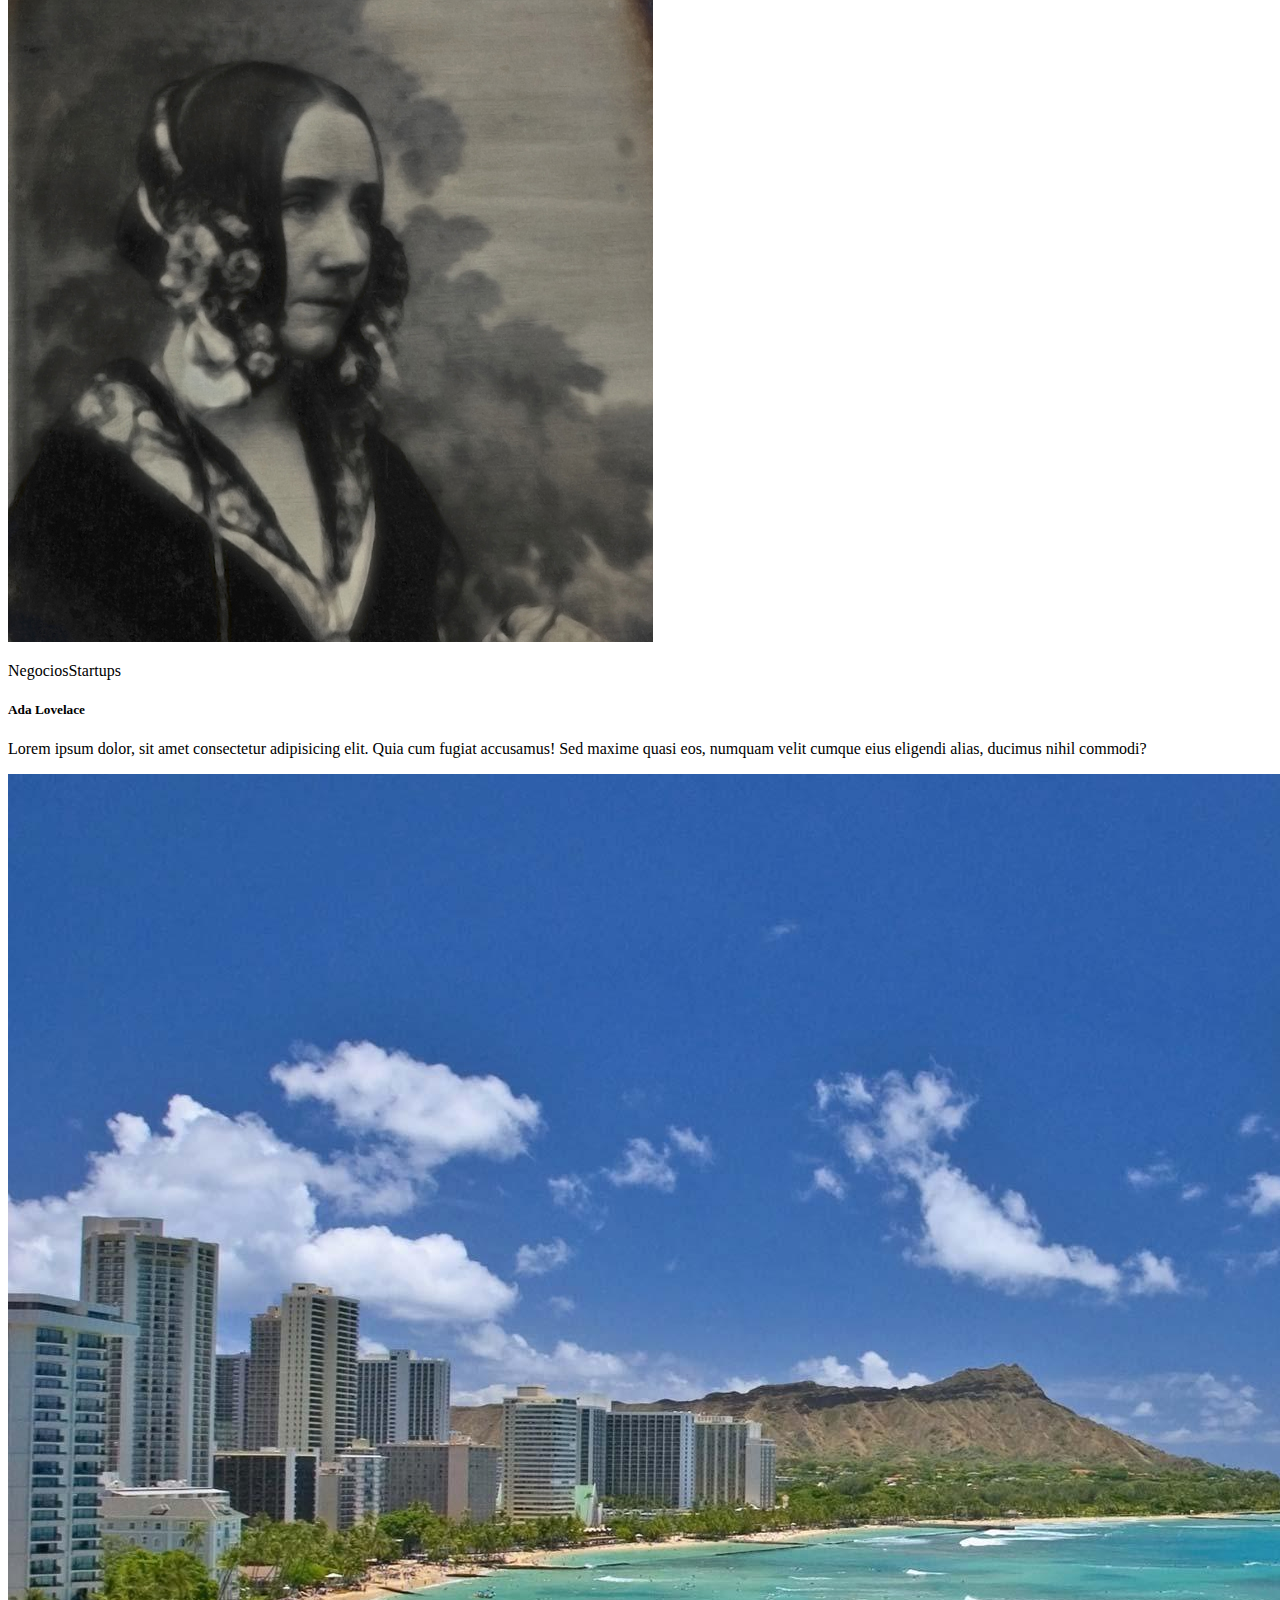
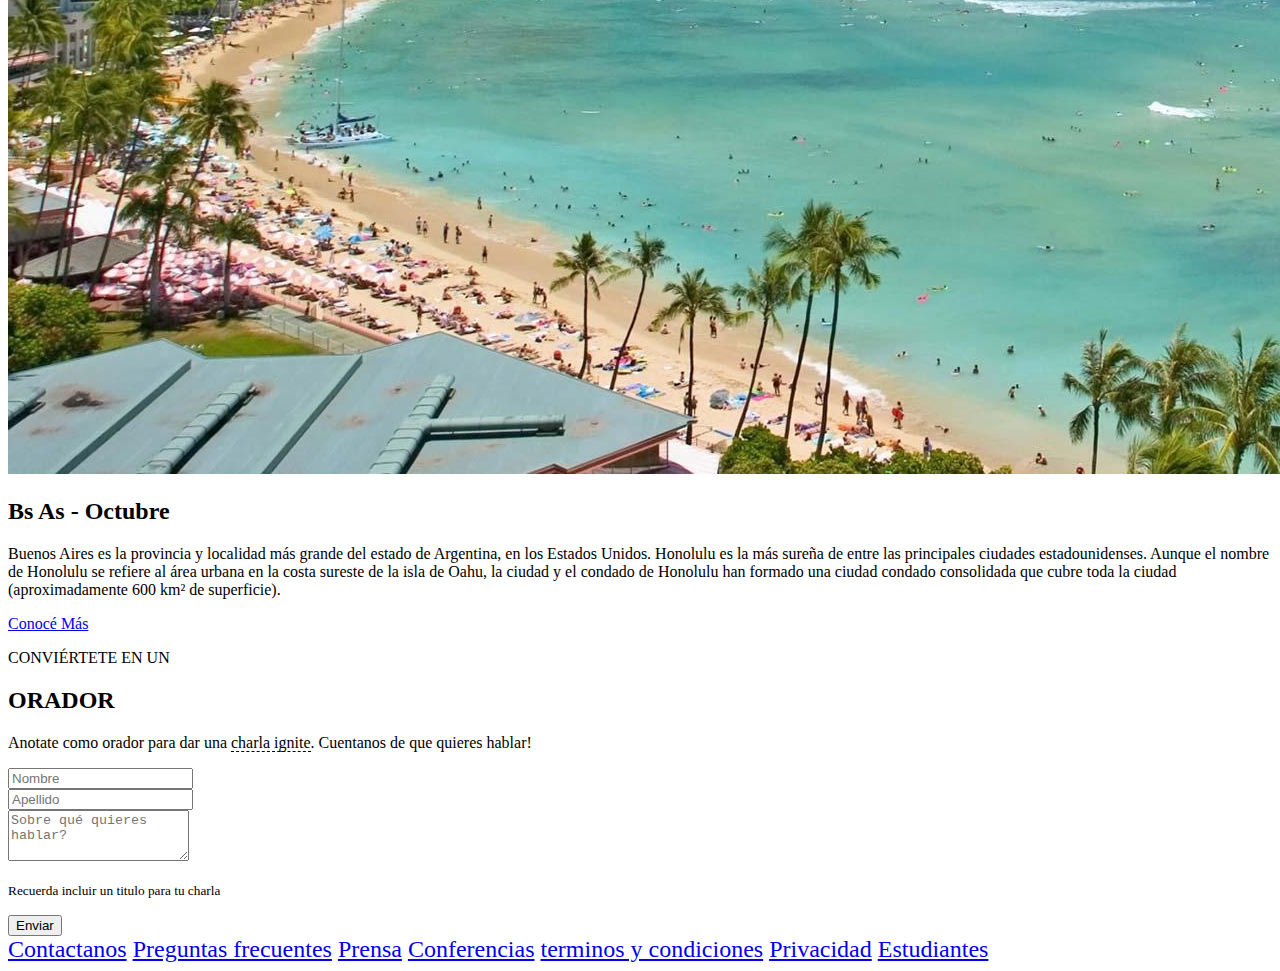
==== commit 6f1d9eae: "adicion de links" ====
--- a/index.html
+++ b/index.html
@@ -17,30 +17,30 @@
         <div class="navbar-nav ">
           <div class="collapse navbar-collapse" id="navbarNavAltMarkup">
         <div class="navbar-nav">
-          <a class="nav-link" href="#">La conferencia</a>
-          <a class="nav-link" href="#">los oradores</a>
-          <a class="nav-link" href="#">El lugar y la fecha</a>
-          <a class="nav-link" href="#">Conviertete en orador</a>
-          <a class="nav-link text-success" href="#">Comprar tickets</a>
+          <a class="nav-link" href="#conference">La conferencia</a>
+          <a class="nav-link" href="#speakers">los oradores</a>
+          <a class="nav-link" href="#place">El lugar y la fecha</a>
+          <a class="nav-link" href="#join-us">Conviertete en orador</a>
+          <a class="nav-link text-success" href="https://www.buenosaires.gob.ar/educacion/codo-codo" target="_blank">Comprar tickets</a>
         </div>
       </div>
     </div>
   </nav>
   <main>
-    <article class="container-fluid main-photo text-end text-white py-5 px-3 vh-100">
+    <article id="conference" class="container-fluid main-photo text-end text-white py-5 px-3 vh-100">
       <div class="row align-items-center h-100 me-xl-5">
         <section class="col-12 col-lg-6 offset-lg-6">
           <h1>Conf Bs As</h1>
           <p>Bs As llega por primera vez a Argentina. Un evento para compartir con nuestra comunidad el conocimiento y experiencia de los expertos que estan creando el futuro de Internet. Ven a conocer a miembros del evento, a otros estudiantes de Codo a Codo y a los oradores de primer nivel que tenemos para ti. Te esperamos!</p>
           <br>  
-          <button class="border border-white rounded bg-transparent text-white p-1">Quiero ser orador</button>
-          <button class="border-0 rounded bg-success text-white p-1">Comprar tickets</button>
+          <a class="border border-white rounded bg-transparent text-white p-1 text-decoration-none" href="#join-us">Quiero ser orador</a>
+          <a class="border-0 rounded bg-success text-white p-1 text-decoration-none" href="https://www.buenosaires.gob.ar/educacion/codo-codo" target="_blank">Comprar tickets</a>
         </section>
       </div>
     </article>    
     <article class="container-fluid">
       <section class="row">
-        <article class="col-12 text-center">
+        <article id="speakers" class="col-12 text-center">
           <p>CONOCE A LOS</p>
           <h2>ORADORES</h2>
         </article>
@@ -72,7 +72,7 @@
           </div>
       </section>
     </article>
-    <article class="container-fluid">
+    <article id="place" class="container-fluid">
       <section class="row">
         <div class="col-12 col-lg-6 p-0">
           <img src="./images/honolulu.jpg" alt="foto de honolulu" class="w-100">
@@ -80,11 +80,11 @@
         <div class="col-12 col-lg-6 text-white bg-dark p-3">
           <h2>Bs As - Octubre</h2>
           <p>Buenos Aires es la provincia y localidad más grande del estado de Argentina, en los Estados Unidos. Honolulu es la más sureña de entre las principales ciudades estadounidenses. Aunque el nombre de Honolulu se refiere al área urbana en la costa sureste de la isla de Oahu, la ciudad y el condado de Honolulu han formado una ciudad condado consolidada que cubre toda la ciudad (aproximadamente 600 km² de superficie).</p>
-          <button class="border-light rounded bg-transparent text-white-50">Conoc&#233; M&#225;s</button>
+          <a href="https://es.wikipedia.org/wiki/Buenos_Aires" target="_blank" class="btn border-light rounded bg-transparent text-white text-decoration-none">Conoc&#233; M&#225;s</a>
         </div>
       </section>
     </article>
-    <article class="container py-3">
+    <article id="join-us" class="container py-3">
       <header class="row">
         <section class="text-center">
           <p>CONVI&#201;RTETE EN UN</p>
@@ -110,14 +110,14 @@
     </article>
   </main>
   <footer class="container-fluid bg-dark bg-opacity-75 py-3">
-    <section class="row text-white p-3 mx-lg-0 justify-content-evenly align-items-center">
-      <div class="col-6 col-md-4 col-lg-3 col-xl-1">Preguntas frecuentes</div>
-      <div class="col-6 col-md-4 col-lg-3 col-xl-1">Contactanos</div>
-      <div class="col-6 col-md-4 col-lg-3 col-xl-1">Prensa</div>
-      <div class="col-6 col-md-4 col-lg-3 col-xl-1">Conferencias</div>
-      <div class="col-6 col-md-4 col-lg-3 col-xl-1">terminos y condiciones</div>
-      <div class="col-6 col-md-4 col-lg-3 col-xl-1">Privacidad</div>
-      <div class="col-12 col-md-12 col-lg-3 col-xl-1">Estudiantes</div>
+    <section class="row p-3 mx-lg-0 justify-content-evenly align-items-center">
+      <a href="#" class="col-6 col-md-4 col-lg-3 col-xl-1 text-white text-decoration-none">Contactanos</a>
+      <a href="#" class="col-6 col-md-4 col-lg-3 col-xl-1 text-white text-decoration-none">Preguntas frecuentes</a>
+      <a href="#" class="col-6 col-md-4 col-lg-3 col-xl-1 text-white text-decoration-none">Prensa</a>
+      <a href="#" class="col-6 col-md-4 col-lg-3 col-xl-1 text-white text-decoration-none">Conferencias</a>
+      <a href="#" class="col-6 col-md-4 col-lg-3 col-xl-1 text-white text-decoration-none">terminos y condiciones</a>
+      <a href="#" class="col-6 col-md-4 col-lg-3 col-xl-1 text-white text-decoration-none">Privacidad</a>
+      <a href="#" class="col-12 col-md-12 col-lg-3 col-xl-1 text-white text-decoration-none">Estudiantes</a>
     </section>
   </footer>
 
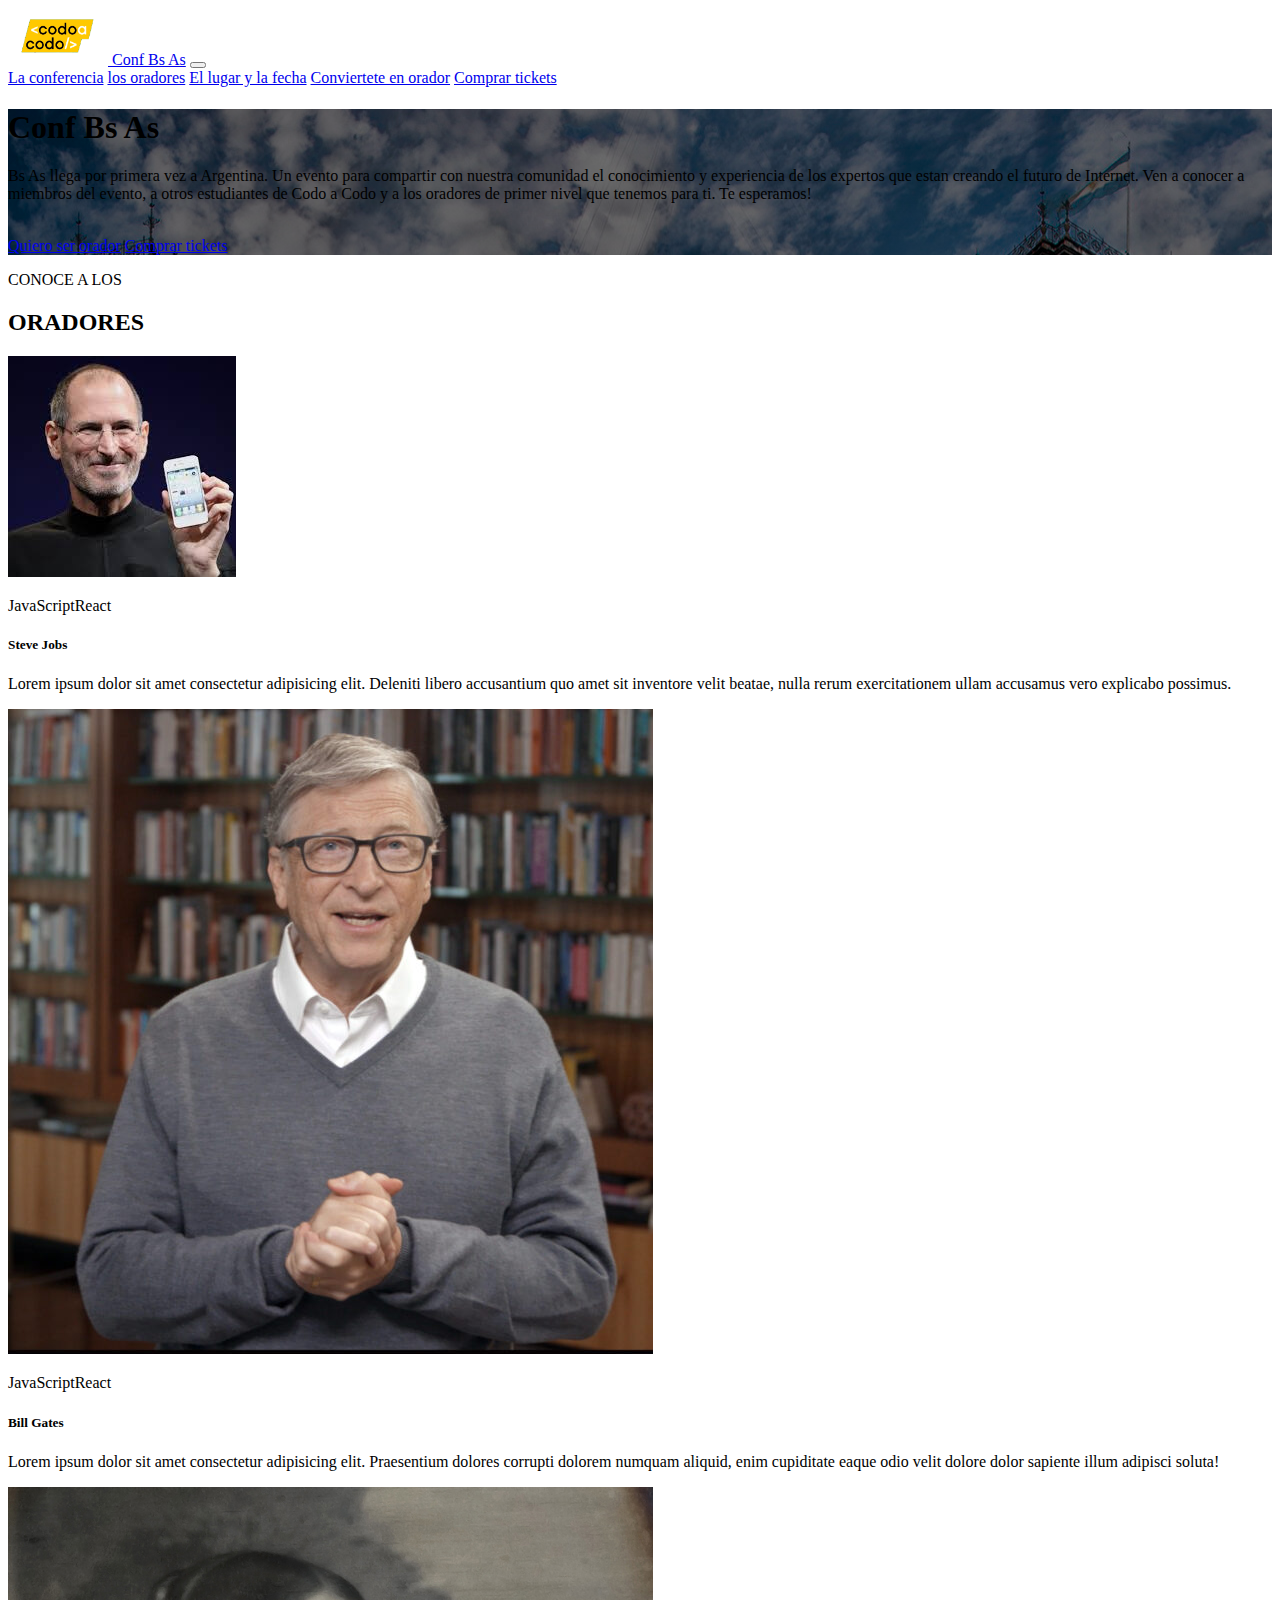
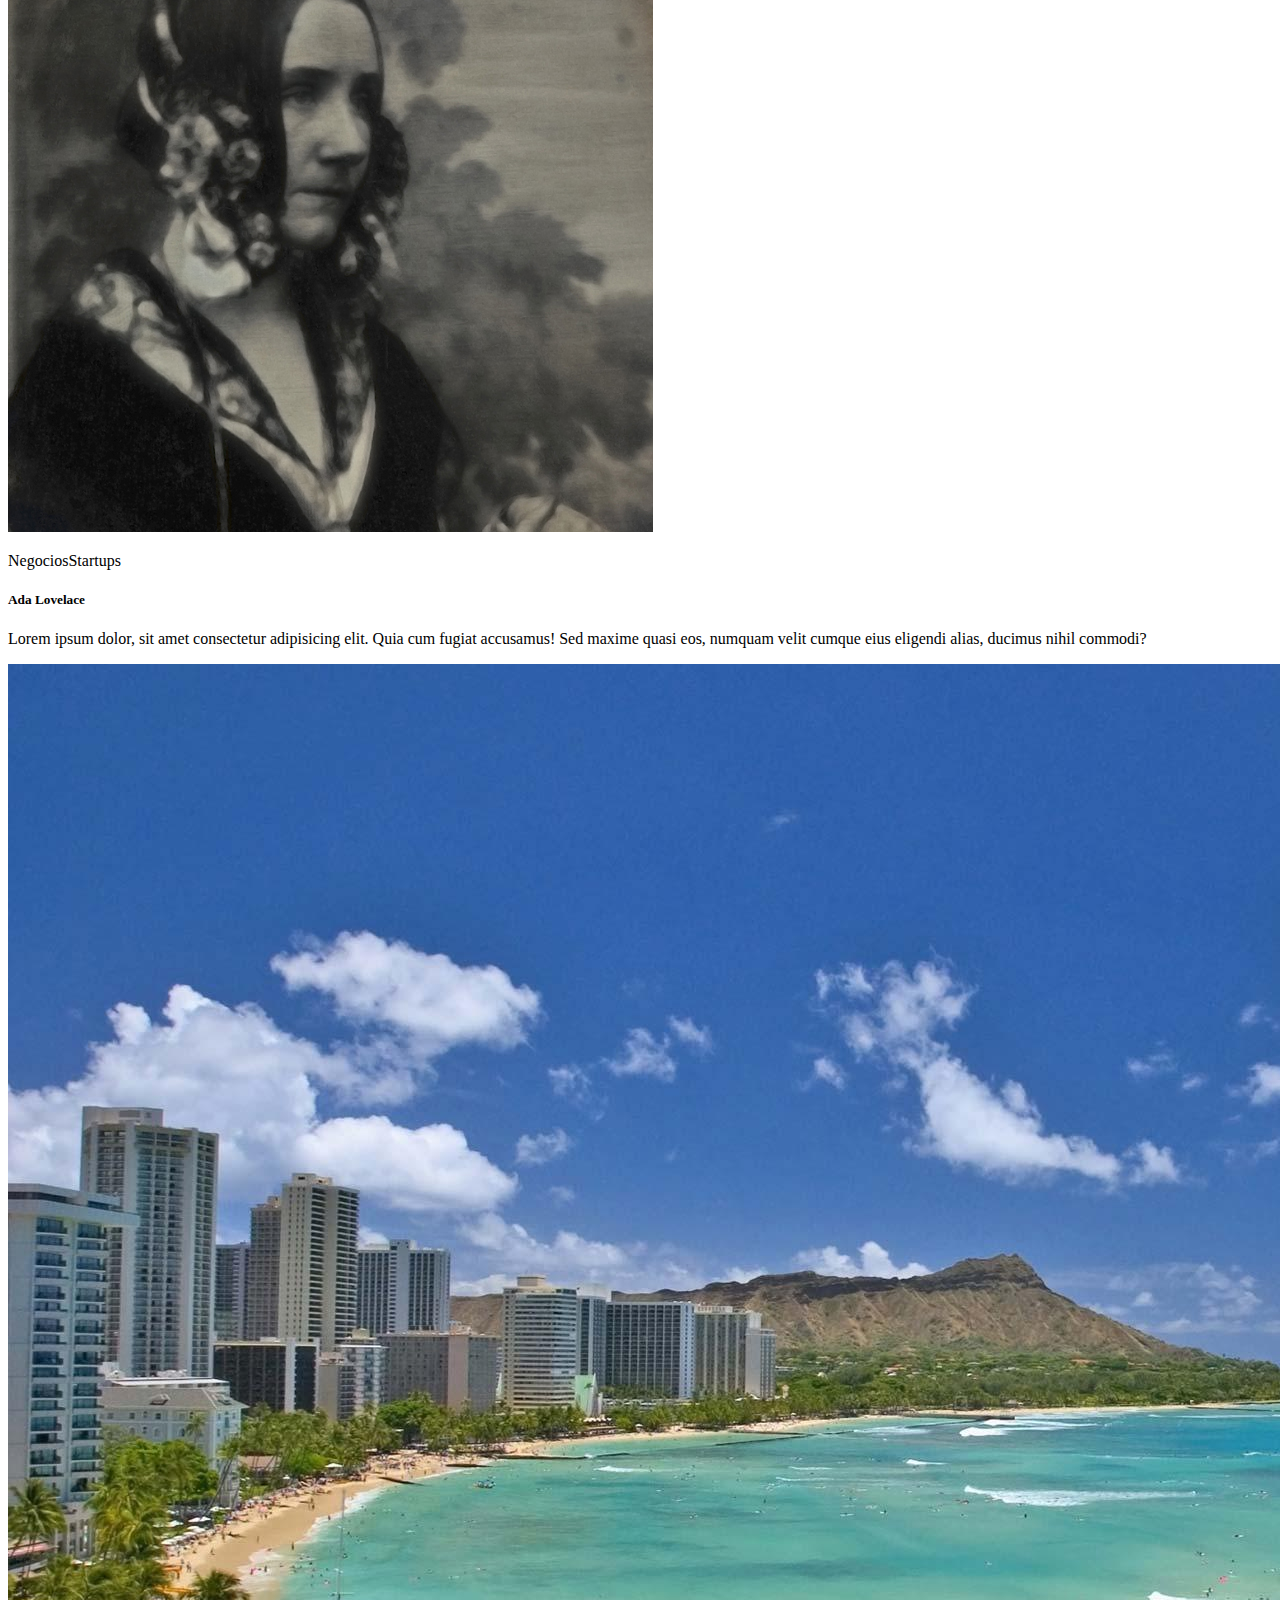
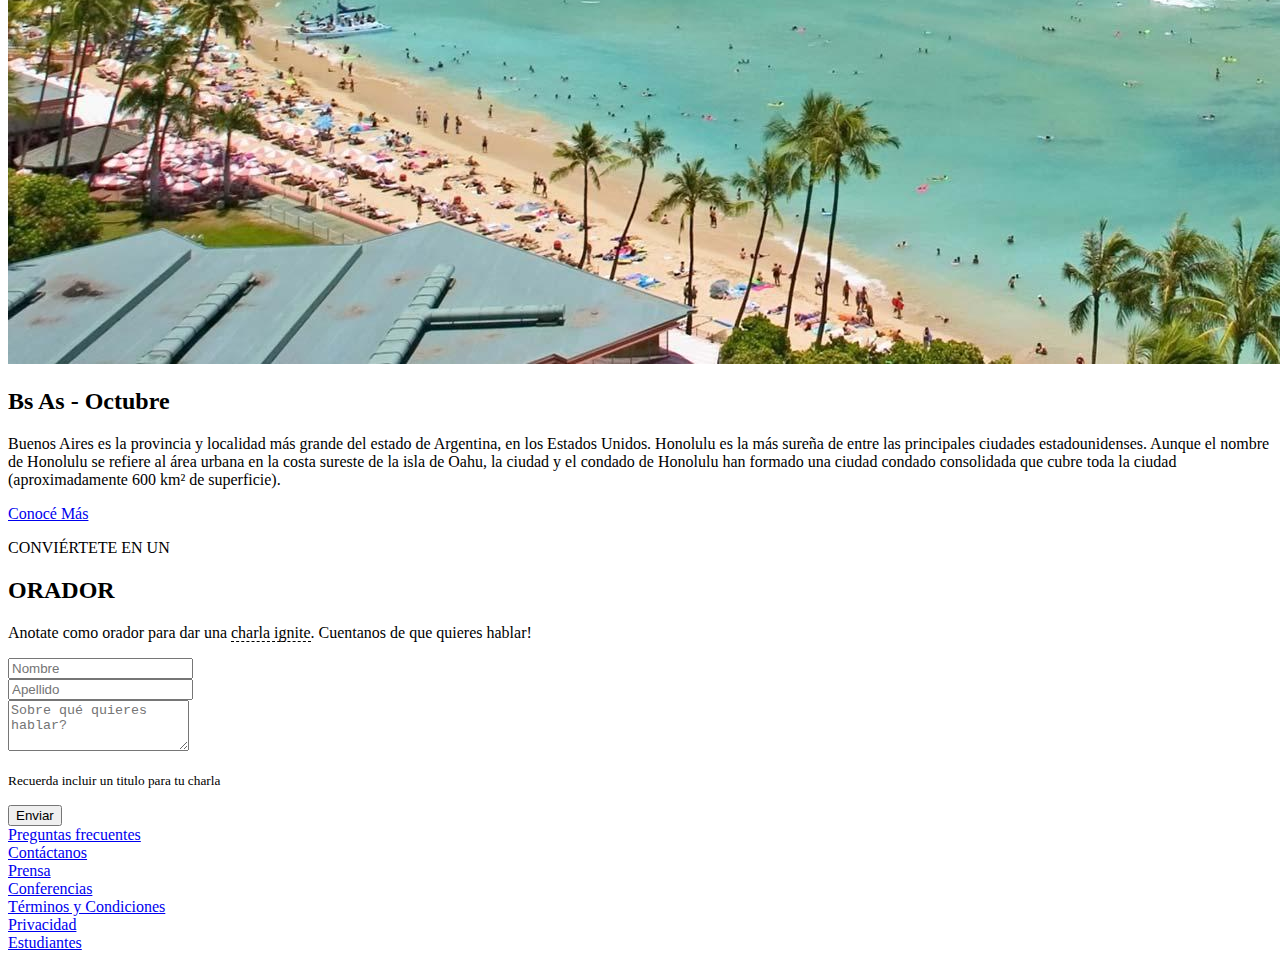
==== commit ab6256e2: "add js" ====
--- a/index.html
+++ b/index.html
@@ -1,130 +1,264 @@
 <!DOCTYPE html>
 <html lang="en">
-<head>
-  <meta charset="UTF-8">
-  <meta name="viewport" content="width=device-width, initial-scale=1.0">
-  <title>Codo a Codo 4.0 - Conferencia Bs As</title>
-  <link href="https://cdn.jsdelivr.net/npm/bootstrap@5.1.3/dist/css/bootstrap.min.css" rel="stylesheet" integrity="sha384-1BmE4kWBq78iYhFldvKuhfTAU6auU8tT94WrHftjDbrCEXSU1oBoqyl2QvZ6jIW3" crossorigin="anonymous">
-  <link rel="stylesheet" href="./styles/styles.css">
-</head>
-<body>
-  <nav class="navbar navbar-expand-md navbar-dark bg-dark px-xl-5 fs-5">
-    <div class="container-fluid">
-      <a class="navbar-brand" href="#"> <img src="./images/codoacodo.png" width="100px" alt=""> Conf Bs As</a>
-      <button class="navbar-toggler" type="button" data-bs-toggle="collapse" data-bs-target="#navbarNavAltMarkup" aria-controls="navbarNavAltMarkup" aria-expanded="false" aria-label="Toggle navigation">
-        <span class="navbar-toggler-icon"></span>
-      </button>
-        <div class="navbar-nav ">
+  <head>
+    <meta charset="UTF-8" />
+    <meta name="viewport" content="width=device-width, initial-scale=1.0" />
+    <title>Codo a Codo 4.0 - Conferencia Bs As</title>
+    <link
+      href="https://cdn.jsdelivr.net/npm/bootstrap@5.1.3/dist/css/bootstrap.min.css"
+      rel="stylesheet"
+      integrity="sha384-1BmE4kWBq78iYhFldvKuhfTAU6auU8tT94WrHftjDbrCEXSU1oBoqyl2QvZ6jIW3"
+      crossorigin="anonymous"/>
+    <link rel="stylesheet" href="./styles/styles.css" />
+  </head>
+  <body>
+    <nav class="navbar 
+      navbar-expand-md
+      navbar-dark
+      bg-dark
+      px-xl-5
+      fs-5
+      position-sticky top-0">
+      <div class="container-fluid">
+        <a class="navbar-brand" href="#">
+          <img src="./images/codoacodo.png" width="100px" alt="" /> Conf Bs As</a>
+        <button
+          class="navbar-toggler"
+          type="button"
+          data-bs-toggle="collapse"
+          data-bs-target="#navbarNavAltMarkup"
+          aria-controls="navbarNavAltMarkup"
+          aria-expanded="false"
+          aria-label="Toggle navigation">
+          <span class="navbar-toggler-icon"></span>
+        </button>
+        <div class="navbar-nav">
           <div class="collapse navbar-collapse" id="navbarNavAltMarkup">
-        <div class="navbar-nav">
-          <a class="nav-link" href="#conference">La conferencia</a>
-          <a class="nav-link" href="#speakers">los oradores</a>
-          <a class="nav-link" href="#place">El lugar y la fecha</a>
-          <a class="nav-link" href="#join-us">Conviertete en orador</a>
-          <a class="nav-link text-success" href="https://www.buenosaires.gob.ar/educacion/codo-codo" target="_blank">Comprar tickets</a>
+            <div class="navbar-nav">
+              <a class="nav-link" href="#conference">La conferencia</a>
+              <a class="nav-link" href="#speakers">los oradores</a>
+              <a class="nav-link" href="#place">El lugar y la fecha</a>
+              <a class="nav-link" href="#join-us">Conviertete en orador</a>
+              <a class="nav-link text-success" href="#buy-tickets" onclick="render()">Comprar tickets</a>
+            </div>
+          </div>
         </div>
       </div>
-    </div>
-  </nav>
-  <main>
-    <article id="conference" class="container-fluid main-photo text-end text-white py-5 px-3 vh-100">
-      <div class="row align-items-center h-100 me-xl-5">
-        <section class="col-12 col-lg-6 offset-lg-6">
-          <h1>Conf Bs As</h1>
-          <p>Bs As llega por primera vez a Argentina. Un evento para compartir con nuestra comunidad el conocimiento y experiencia de los expertos que estan creando el futuro de Internet. Ven a conocer a miembros del evento, a otros estudiantes de Codo a Codo y a los oradores de primer nivel que tenemos para ti. Te esperamos!</p>
-          <br>  
-          <a class="border border-white rounded bg-transparent text-white p-1 text-decoration-none" href="#join-us">Quiero ser orador</a>
-          <a class="border-0 rounded bg-success text-white p-1 text-decoration-none" href="https://www.buenosaires.gob.ar/educacion/codo-codo" target="_blank">Comprar tickets</a>
-        </section>
-      </div>
-    </article>    
-    <article class="container-fluid">
-      <section class="row">
-        <article id="speakers" class="col-12 text-center">
-          <p>CONOCE A LOS</p>
-          <h2>ORADORES</h2>
-        </article>
-      </section>
-      <section class="row py-4">
+    </nav>
+    <main>
+      <article
+        id="conference"
+        class="container-fluid main-photo text-end text-white py-5 px-3 vh-100">
+        <div class="row align-items-center h-100 me-xl-5">
+          <section class="col-12 col-lg-6 offset-lg-6">
+            <h1>Conf Bs As</h1>
+            <p>
+              Bs As llega por primera vez a Argentina. Un evento para compartir
+              con nuestra comunidad el conocimiento y experiencia de los
+              expertos que estan creando el futuro de Internet. Ven a conocer a
+              miembros del evento, a otros estudiantes de Codo a Codo y a los
+              oradores de primer nivel que tenemos para ti. Te esperamos!
+            </p>
+            <br />
+            <a class="border border-white rounded bg-transparent text-white p-1 text-decoration-none"
+              href="#join-us">Quiero ser orador</a>
+            <a class="border-0 rounded bg-success text-white p-1 text-decoration-none"
+              href="#buy-tickets"
+              onclick="render()">Comprar tickets</a>
+          </section>
+        </div>
+      </article>
+      <article class="container-fluid">
+        <section class="row">
+          <article id="speakers" class="col-12 text-center">
+            <p>CONOCE A LOS</p>
+            <h2>ORADORES</h2>
+          </article>
+        </section>
+        <section class="row py-4">
           <div class="card col-12 col-md-3 offset-md-1 col-lg-3">
-            <img src="./images/steve.jpg" class="card-img-top" alt="Foto de Steve">
+            <img
+              src="./images/steve.jpg"
+              class="card-img-top"
+              alt="Foto de Steve"
+            />
             <div class="card-body">
-              <p><span class="badge rounded-pill bg-warning text-dark me-1">JavaScript</span><span class="badge rounded-pill bg-info text-white">React</span></p>
+              <p>
+                <span class="badge rounded-pill bg-warning text-dark me-1"
+                  >JavaScript</span
+                ><span class="badge rounded-pill bg-info text-white"
+                  >React</span
+                >
+              </p>
               <h5 class="card-title">Steve Jobs</h5>
-              <p class="card-text">Lorem ipsum dolor sit amet consectetur adipisicing elit. Deleniti libero accusantium quo amet sit inventore velit beatae, nulla rerum exercitationem ullam accusamus vero explicabo possimus.</p>
+              <p class="card-text">
+                Lorem ipsum dolor sit amet consectetur adipisicing elit.
+                Deleniti libero accusantium quo amet sit inventore velit beatae,
+                nulla rerum exercitationem ullam accusamus vero explicabo
+                possimus.
+              </p>
             </div>
           </div>
           <div class="card col-12 col-md-3 mx-md-5 col-lg-3">
-            <img src="./images/bill.jpg" class="card-img-top" alt="Foto de Bill">
+            <img
+              src="./images/bill.jpg"
+              class="card-img-top"
+              alt="Foto de Bill"
+            />
             <div class="card-body">
-              <p><span class="badge rounded-pill bg-warning text-dark me-1">JavaScript</span><span class="badge rounded-pill bg-info text-white">React</span></p>
+              <p>
+                <span class="badge rounded-pill bg-warning text-dark me-1"
+                  >JavaScript</span
+                ><span class="badge rounded-pill bg-info text-white"
+                  >React</span
+                >
+              </p>
               <h5 class="card-title">Bill Gates</h5>
-              <p class="card-text">Lorem ipsum dolor sit amet consectetur adipisicing elit. Praesentium dolores corrupti dolorem numquam aliquid, enim cupiditate eaque odio velit dolore dolor sapiente illum adipisci soluta!</p>
+              <p class="card-text">
+                Lorem ipsum dolor sit amet consectetur adipisicing elit.
+                Praesentium dolores corrupti dolorem numquam aliquid, enim
+                cupiditate eaque odio velit dolore dolor sapiente illum adipisci
+                soluta!
+              </p>
             </div>
           </div>
           <div class="card col-12 col-md-3 col-lg-3">
-            <img src="./images/ada.jpeg" class="card-img-top" alt="foto de Ada">
+            <img
+              src="./images/ada.jpeg"
+              class="card-img-top"
+              alt="foto de Ada"
+            />
             <div class="card-body">
-              <p><span class="badge rounded-pill bg-secondary me-1">Negocios</span><span class="badge rounded-pill bg-danger">Startups</span></p>
+              <p>
+                <span class="badge rounded-pill bg-secondary me-1"
+                  >Negocios</span
+                ><span class="badge rounded-pill bg-danger">Startups</span>
+              </p>
               <h5 class="card-title">Ada Lovelace</h5>
-              <p class="card-text ">Lorem ipsum dolor, sit amet consectetur adipisicing elit. Quia cum fugiat accusamus! Sed maxime quasi eos, numquam velit cumque eius eligendi alias, ducimus nihil commodi?</p>
-            </div>
-          </div>
-      </section>
-    </article>
-    <article id="place" class="container-fluid">
-      <section class="row">
-        <div class="col-12 col-lg-6 p-0">
-          <img src="./images/honolulu.jpg" alt="foto de honolulu" class="w-100">
-        </div>
-        <div class="col-12 col-lg-6 text-white bg-dark p-3">
-          <h2>Bs As - Octubre</h2>
-          <p>Buenos Aires es la provincia y localidad más grande del estado de Argentina, en los Estados Unidos. Honolulu es la más sureña de entre las principales ciudades estadounidenses. Aunque el nombre de Honolulu se refiere al área urbana en la costa sureste de la isla de Oahu, la ciudad y el condado de Honolulu han formado una ciudad condado consolidada que cubre toda la ciudad (aproximadamente 600 km² de superficie).</p>
-          <a href="https://es.wikipedia.org/wiki/Buenos_Aires" target="_blank" class="btn border-light rounded bg-transparent text-white text-decoration-none">Conoc&#233; M&#225;s</a>
+              <p class="card-text">
+                Lorem ipsum dolor, sit amet consectetur adipisicing elit. Quia
+                cum fugiat accusamus! Sed maxime quasi eos, numquam velit cumque
+                eius eligendi alias, ducimus nihil commodi?
+              </p>
+            </div>
+          </div>
+        </section>
+      </article>
+      <article id="place" class="container-fluid">
+        <section class="row">
+          <div class="col-12 col-lg-6 p-0">
+            <img
+              src="./images/honolulu.jpg"
+              alt="foto de honolulu"
+              class="w-100"
+            />
+          </div>
+          <div class="col-12 col-lg-6 text-white bg-dark p-3">
+            <h2>Bs As - Octubre</h2>
+            <p>
+              Buenos Aires es la provincia y localidad más grande del estado de
+              Argentina, en los Estados Unidos. Honolulu es la más sureña de
+              entre las principales ciudades estadounidenses. Aunque el nombre
+              de Honolulu se refiere al área urbana en la costa sureste de la
+              isla de Oahu, la ciudad y el condado de Honolulu han formado una
+              ciudad condado consolidada que cubre toda la ciudad
+              (aproximadamente 600 km² de superficie).
+            </p>
+            <a
+              href="https://es.wikipedia.org/wiki/Buenos_Aires"
+              target="_blank"
+              class="btn border-light rounded bg-transparent text-white text-decoration-none"
+              >Conoc&#233; M&#225;s</a
+            >
+          </div>
+        </section>
+      </article>
+      <article id="join-us" class="container py-3">
+        <header class="row">
+          <section class="text-center">
+            <p>CONVI&#201;RTETE EN UN</p>
+            <h2>ORADOR</h2>
+            <p>
+              Anotate como orador para dar una
+              <span class="underline-dot">charla ignite</span>. Cuentanos de que
+              quieres hablar!
+            </p>
+          </section>
+        </header>
+        <section class="row col-12 col-lg-6 mx-auto">
+          <div class="mb-3 col-lg-6">
+            <input
+              type="text"
+              class="form-control"
+              id="name"
+              placeholder="Nombre"
+            />
+          </div>
+          <div class="mb-3 col-lg-6">
+            <input
+              type="text"
+              class="form-control"
+              id="last-name"
+              placeholder="Apellido"
+            />
+          </div>
+          <div class="mb-3">
+            <textarea
+              class="form-control"
+              id="talk"
+              rows="3"
+              placeholder="Sobre qu&#233; quieres hablar?"
+            ></textarea>
+            <p><small>Recuerda incluir un titulo para tu charla</small></p>
+          </div>
+          <div>
+            <button class="w-100 bg-success text-white rounded border-0 py-2">
+              Enviar
+            </button>
+          </div>
+        </section>
+      </article>
+      <article id="buy-tickets" class="container">
+        <!-- innterHTML BuyTickets -->
+      </article>
+    </main>
+    <footer class="container-fluid bg-dark bg-opacity-75 py-3">
+      <section class="row justify-content-center">
+        <div class="col-11 col-md-10 m-2">
+          <div class="row  justify-content-evenly">
+            <div class="col-6 col-md-4 col-lg">
+              <a href="#" class="text-white text-decoration-none">Preguntas frecuentes</a>
+            </div>
+            <div class="col-6 col-md-4 col-lg">
+              <a href="#" class="text-white text-decoration-none">Contáctanos</a>
+            </div>
+            <div class="col-6 col-md-4 col-lg">
+              <a href="#" class="text-white text-decoration-none">Prensa</a>
+            </div>
+            <div class="col-6 col-md-4 col-lg">
+              <a href="#" class="text-white text-decoration-none">Conferencias</a>
+            </div>
+            <div class="col-6 col-md-4 col-lg">
+              <a href="#" class="text-white text-decoration-none">Términos y Condiciones</a>
+            </div>
+            <div class="col-6 col-md-4 col-lg">
+              <a href="#" class="text-white text-decoration-none">Privacidad</a>
+            </div>
+            <div class="col-12 col-md-4 col-lg">
+              <a href="#" class="text-white text-decoration-none">Estudiantes</a>
+            </div>
+          </div>  
         </div>
       </section>
-    </article>
-    <article id="join-us" class="container py-3">
-      <header class="row">
-        <section class="text-center">
-          <p>CONVI&#201;RTETE EN UN</p>
-          <h2>ORADOR</h2>
-          <p>Anotate como orador para dar una <span class="underline-dot">charla ignite</span>. Cuentanos de que quieres hablar!</p> 
-        </section>
-      </header>
-      <section class="row col-12 col-lg-6 mx-auto">
-        <div class="mb-3 col-lg-6">
-          <input type="text" class="form-control" id="name" placeholder="Nombre">
-        </div>
-        <div class="mb-3 col-lg-6">
-          <input type="text" class="form-control" id="last-name" placeholder="Apellido">
-        </div>
-        <div class="mb-3">
-          <textarea class="form-control" id="talk" rows="3" placeholder="Sobre qu&#233; quieres hablar?"></textarea>
-          <p><small>Recuerda incluir un titulo para tu charla</small></p>
-        </div>
-        <div>
-          <button class="w-100 bg-success text-white rounded border-0 py-2">Enviar</button>
-        </div>
-      </section>
-    </article>
-  </main>
-  <footer class="container-fluid bg-dark bg-opacity-75 py-3">
-    <section class="row p-3 mx-lg-0 justify-content-evenly align-items-center">
-      <a href="#" class="col-6 col-md-4 col-lg-3 col-xl-1 text-white text-decoration-none">Contactanos</a>
-      <a href="#" class="col-6 col-md-4 col-lg-3 col-xl-1 text-white text-decoration-none">Preguntas frecuentes</a>
-      <a href="#" class="col-6 col-md-4 col-lg-3 col-xl-1 text-white text-decoration-none">Prensa</a>
-      <a href="#" class="col-6 col-md-4 col-lg-3 col-xl-1 text-white text-decoration-none">Conferencias</a>
-      <a href="#" class="col-6 col-md-4 col-lg-3 col-xl-1 text-white text-decoration-none">terminos y condiciones</a>
-      <a href="#" class="col-6 col-md-4 col-lg-3 col-xl-1 text-white text-decoration-none">Privacidad</a>
-      <a href="#" class="col-12 col-md-12 col-lg-3 col-xl-1 text-white text-decoration-none">Estudiantes</a>
-    </section>
-  </footer>
-
-
-
-
-   <!-- js  -->
-  <script src="https://cdn.jsdelivr.net/npm/bootstrap@5.1.3/dist/js/bootstrap.bundle.min.js" integrity="sha384-ka7Sk0Gln4gmtz2MlQnikT1wXgYsOg+OMhuP+IlRH9sENBO0LRn5q+8nbTov4+1p" crossorigin="anonymous"></script>
-</body>
-</html>+    </footer>
+    <!-- js  -->
+    <script
+      src="https://cdn.jsdelivr.net/npm/bootstrap@5.1.3/dist/js/bootstrap.bundle.min.js"
+      integrity="sha384-ka7Sk0Gln4gmtz2MlQnikT1wXgYsOg+OMhuP+IlRH9sENBO0LRn5q+8nbTov4+1p"
+      crossorigin="anonymous"
+    ></script>
+    <script src="./scripts/html-buy-tickets.js"></script>
+    <script src="./scripts/script-buy-tickets.js"></script>
+    <script src="./scripts/script.js"></script>
+  </body>
+</html>
--- a/styles/styles.css
+++ b/styles/styles.css
@@ -1,6 +1,6 @@
 .main-photo {
   background-image: linear-gradient(rgba(0, 0, 0, 0.5), rgba(0, 0, 0, 0.5)),
-  url("../images/ba1.jpg");
+    url("../images/ba1.jpg");
   background-repeat: no-repeat;
 }
 
@@ -8,12 +8,6 @@
   border-bottom: thin dashed black;
 }
 
-@media screen and (min-width: 1200px) {
-  .main-photo {
-  font-size: 1.5rem;
-  }
-  
-  footer {
-    font-size: 1.5rem;
-  }
-}+.navbar {
+  z-index: 999;
+}
